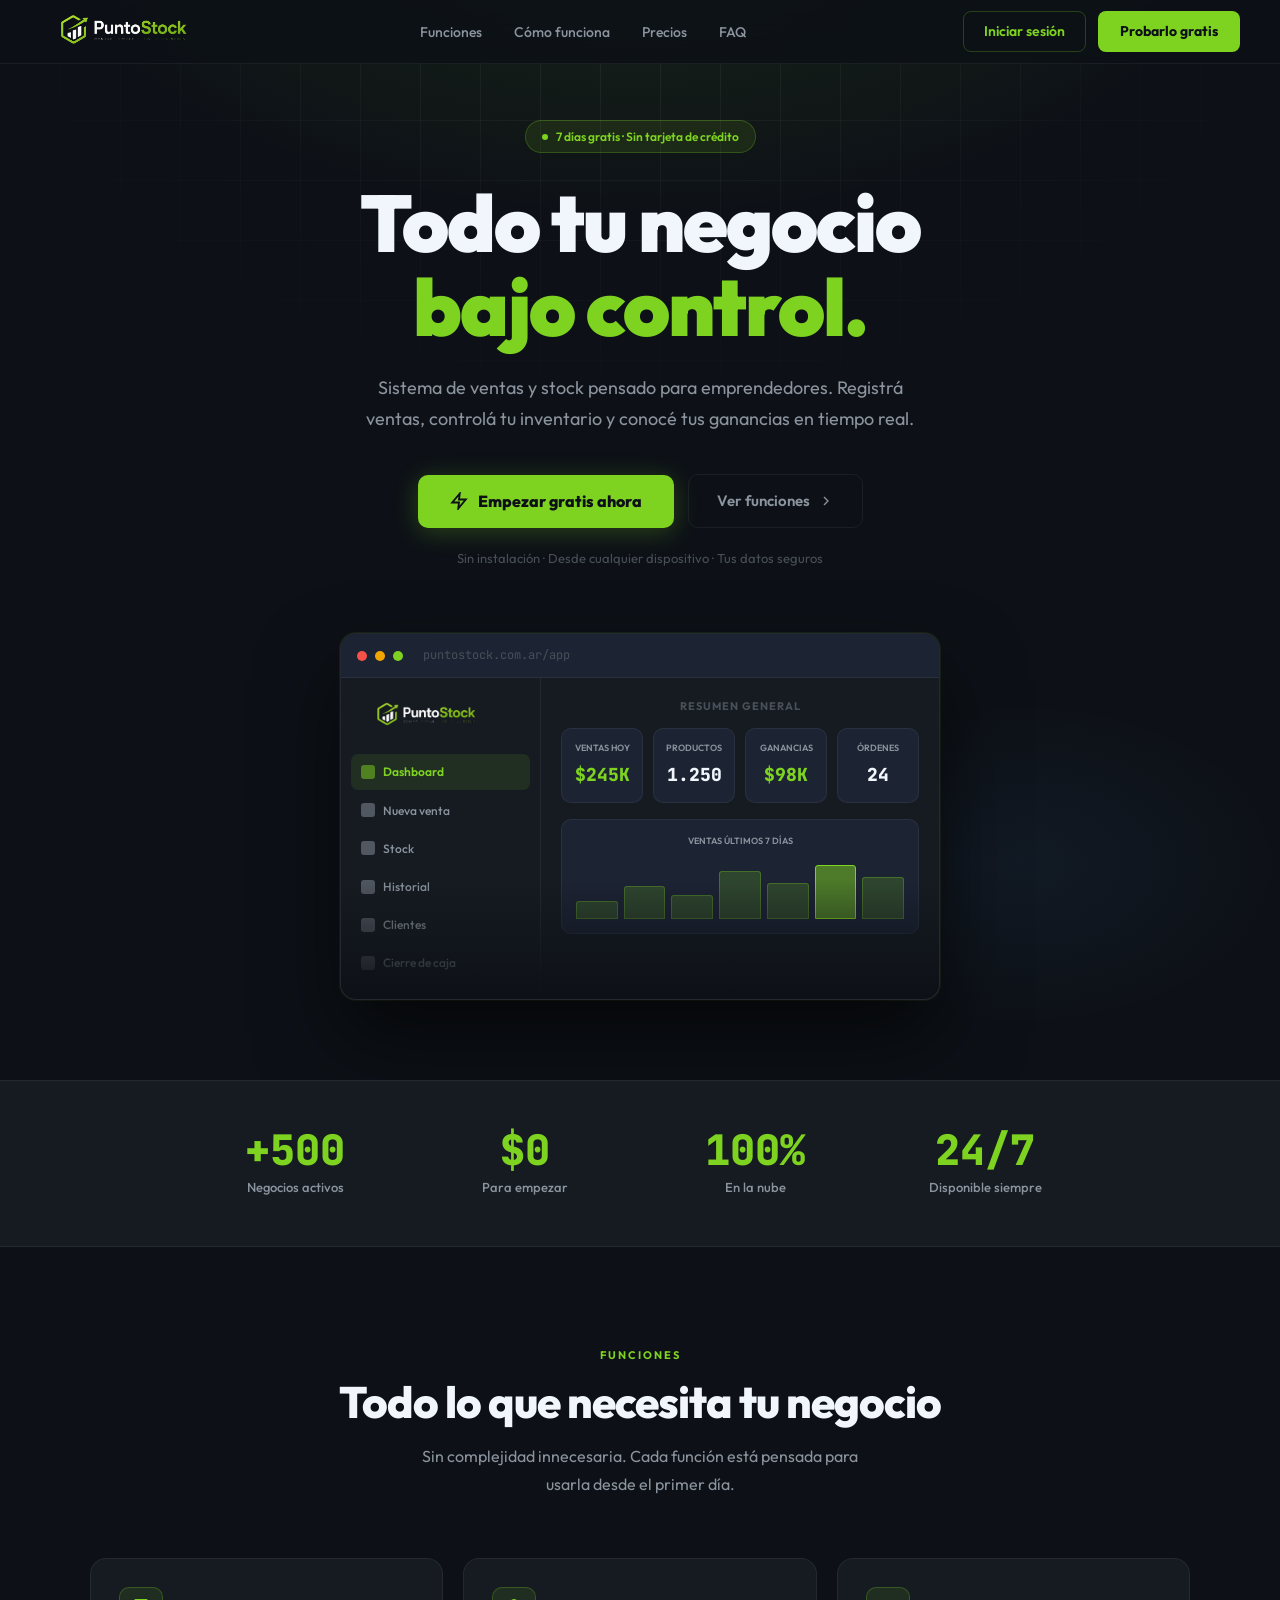
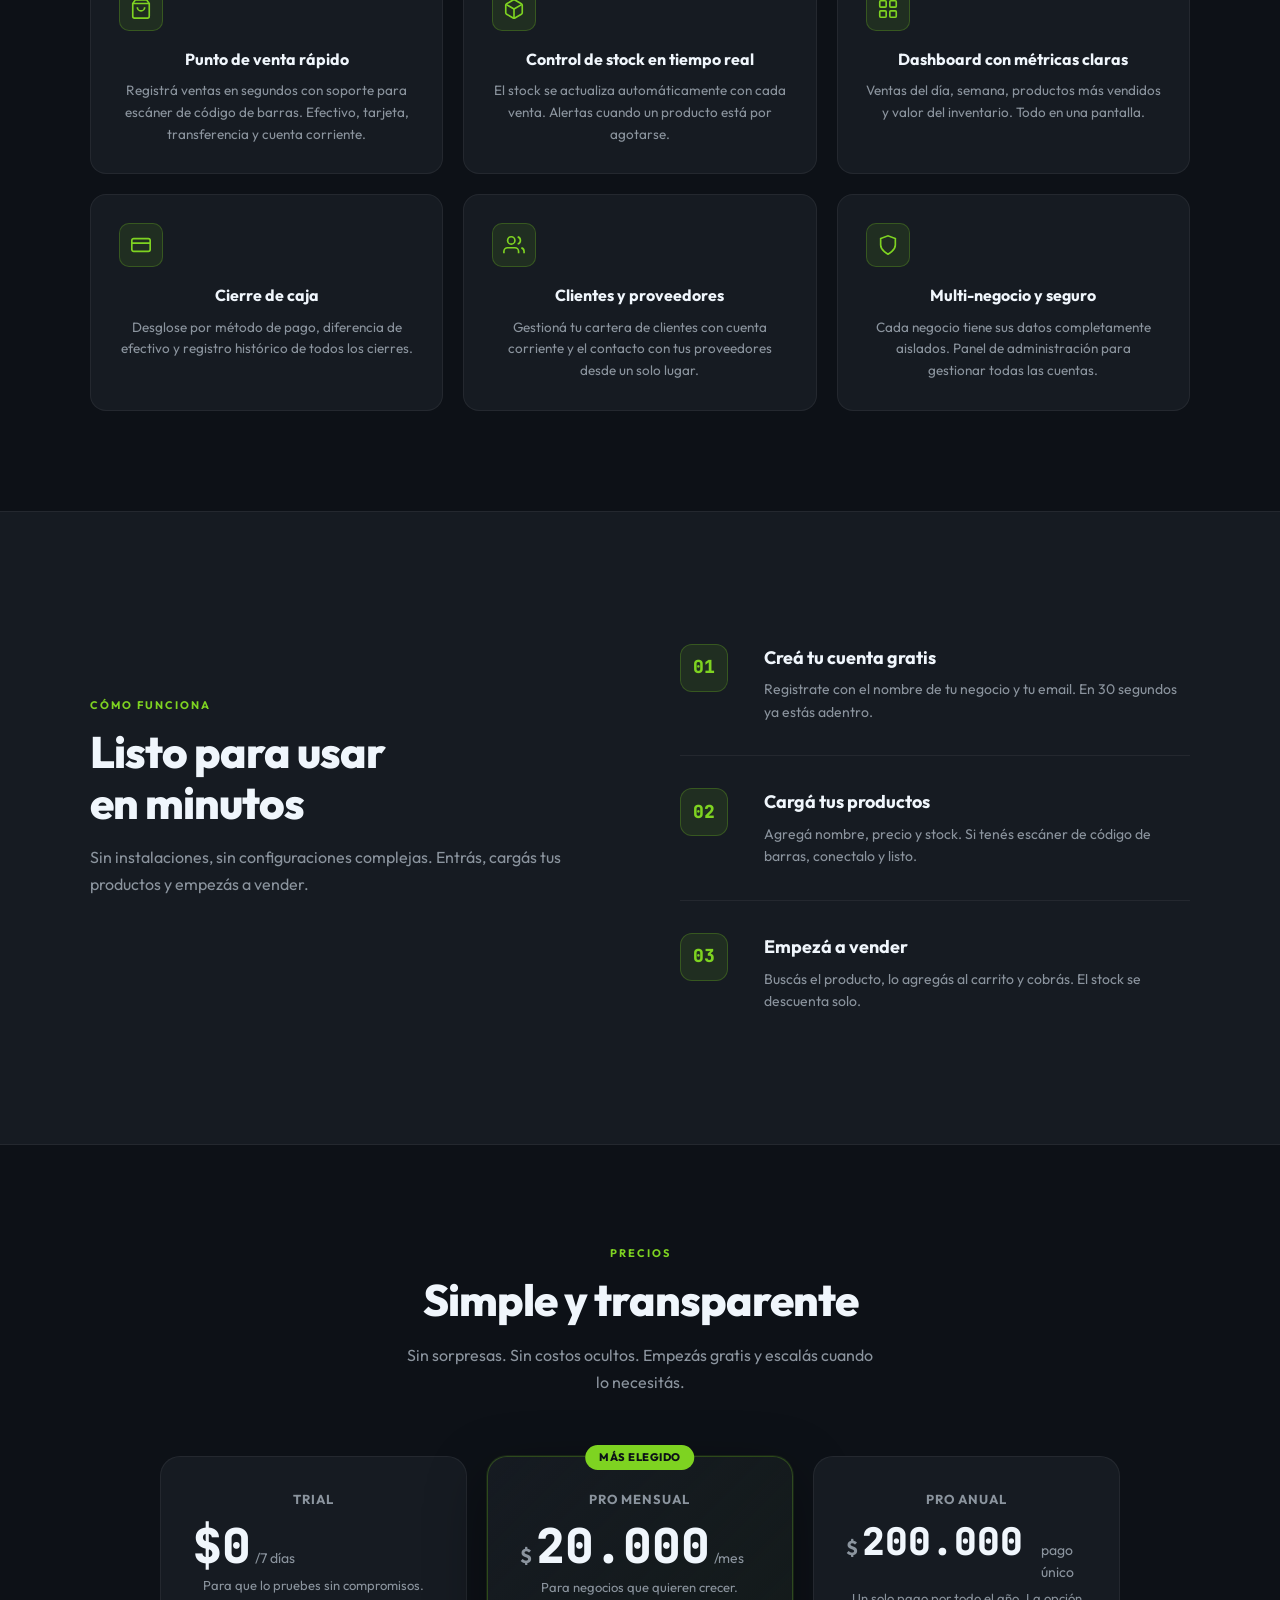
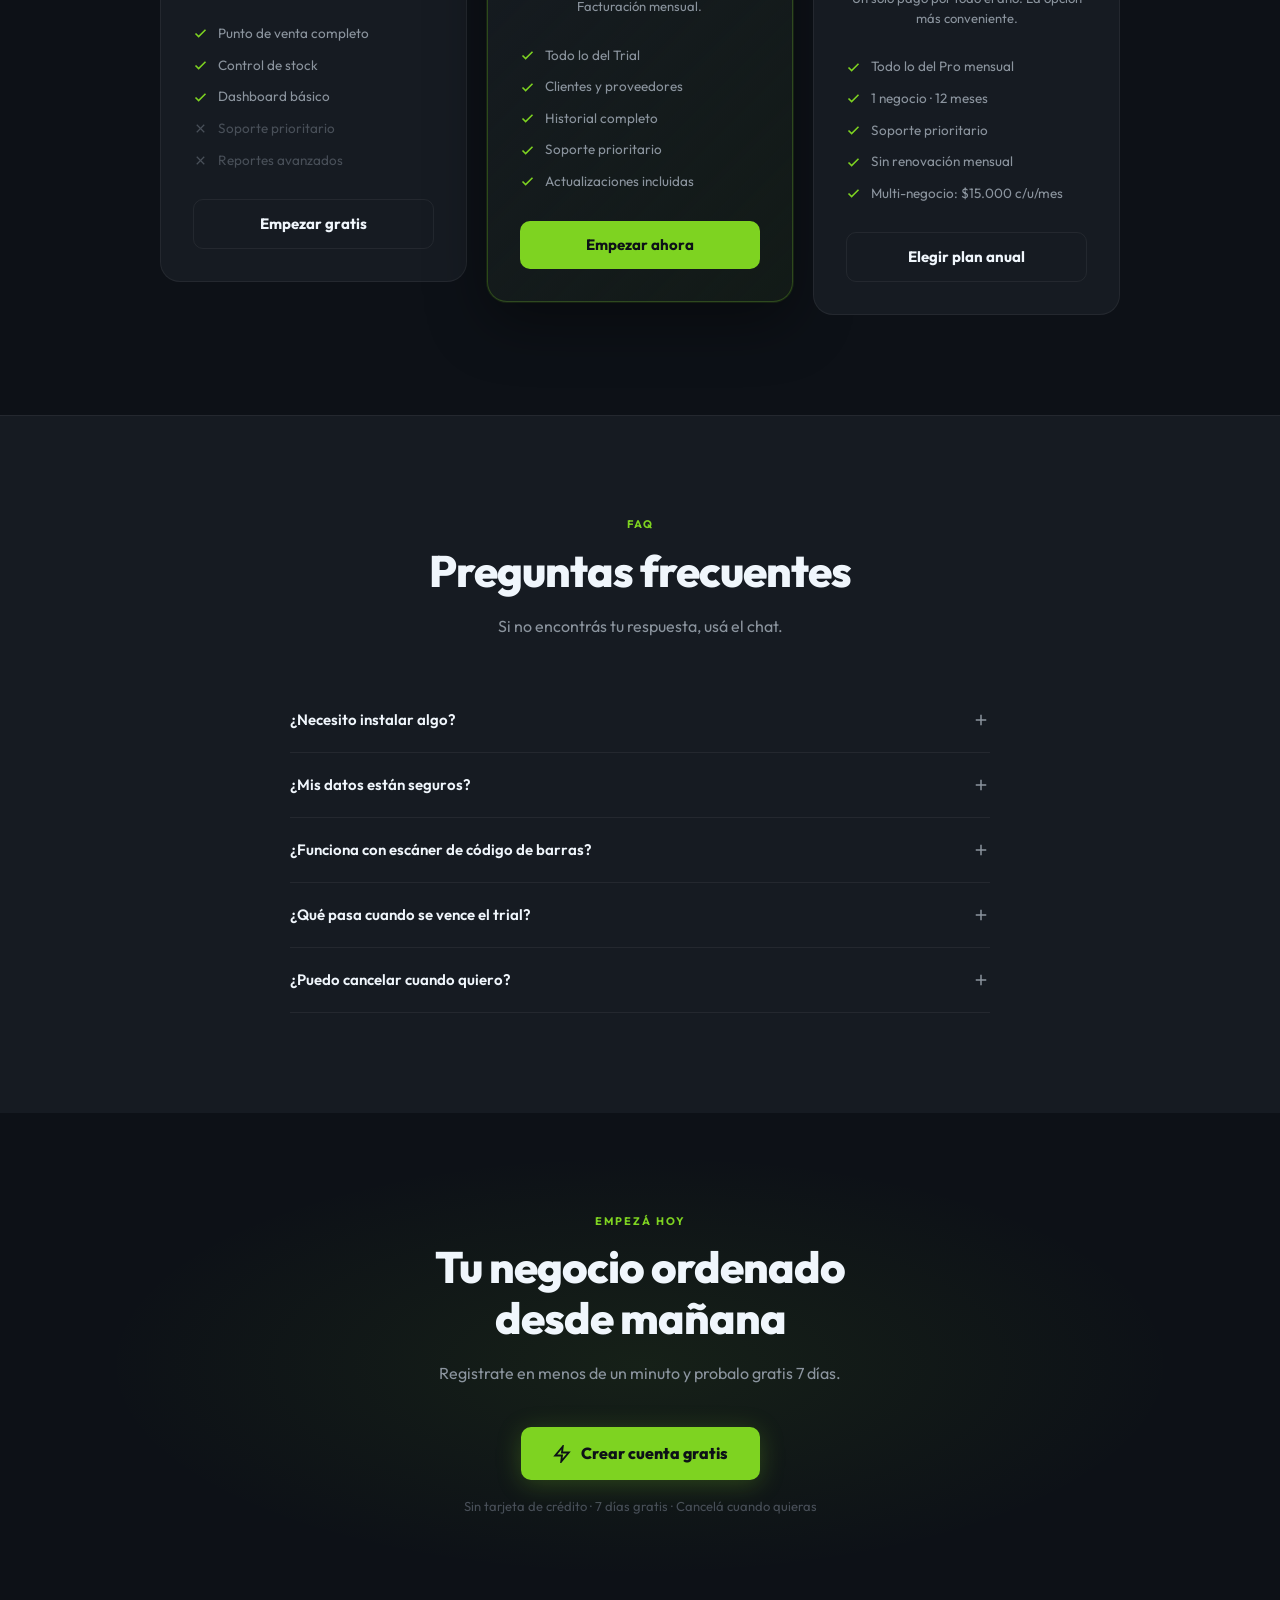
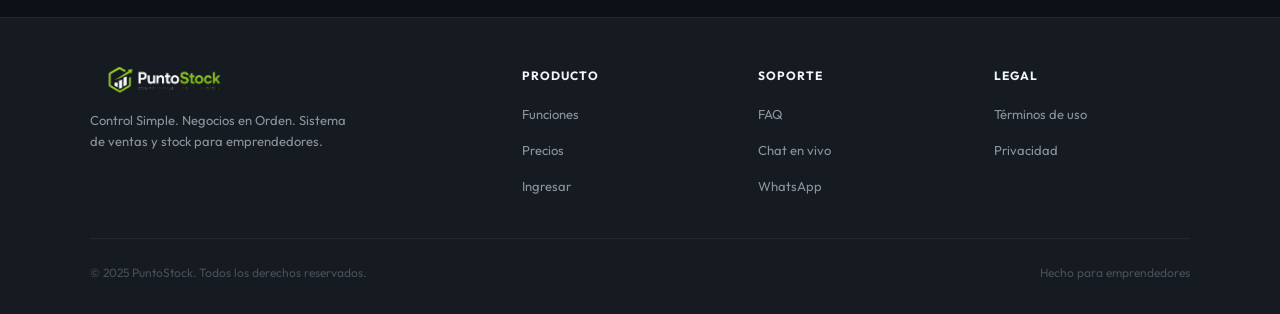
==== index.html @ 1563443b "Add files via upload" ====
<!DOCTYPE html>
<html lang="es">
<head>
  <meta charset="UTF-8">
  <meta name="viewport" content="width=device-width, initial-scale=1.0">
  <title>PuntoStock — Control Simple. Negocios en Orden.</title>
  <meta name="description" content="Sistema de gestión de stock y ventas para emprendedores. Controlá tu negocio desde cualquier lugar.">
  <link rel="icon" type="image/svg+xml" href="data:image/svg+xml,<svg xmlns='http://www.w3.org/2000/svg' viewBox='0 0 100 100'><rect width='100' height='100' rx='20' fill='%237ED321'/><text y='.9em' font-size='80' x='15' fill='%230D1117' font-weight='900'>P</text></svg>">
  <link rel="preconnect" href="https://fonts.googleapis.com">
  <link href="https://fonts.googleapis.com/css2?family=Outfit:wght@300;400;500;600;700;800;900&family=JetBrains+Mono:wght@400;500&display=swap" rel="stylesheet">
  <style>
    *, *::before, *::after { box-sizing: border-box; margin: 0; padding: 0; }
    :root {
      --bg: #0D1117; --bg2: #161B22; --bg3: #1C2333;
      --green: #7ED321; --green2: #96F026;
      --green-dim: rgba(126,211,33,0.1); --green-glow: rgba(126,211,33,0.15);
      --text: #F0F6FC; --text2: #8B949E; --text3: #484F58;
      --border: rgba(255,255,255,0.06); --border-g: rgba(126,211,33,0.25);
      --red: #F85149; --orange: #F0A500;
      --font: 'Outfit', sans-serif; --mono: 'JetBrains Mono', monospace;
    }
    html { scroll-behavior: smooth; }
    body { font-family: var(--font); background: var(--bg); color: var(--text); line-height: 1.6; -webkit-font-smoothing: antialiased; overflow-x: hidden; }

    /* NAVBAR */
    nav { position: fixed; top: 0; left: 0; right: 0; z-index: 100; display: flex; align-items: center; justify-content: space-between; padding: 0 40px; height: 64px; background: rgba(13,17,23,0.9); backdrop-filter: blur(16px); border-bottom: 1px solid var(--border); transition: border-color 0.3s; }
    .nav-logo { display: flex; align-items: center; gap: 10px; text-decoration: none; }
    .nav-logo-icon { width: 36px; height: 36px; background: var(--green); border-radius: 9px; display: flex; align-items: center; justify-content: center; font-weight: 900; font-size: 18px; color: #0D1117; }
    .nav-logo-text { font-size: 18px; font-weight: 800; color: var(--text); }
    .nav-logo-text em { color: var(--green); font-style: normal; }
    .nav-links { display: flex; align-items: center; gap: 32px; list-style: none; }
    .nav-links a { color: var(--text2); text-decoration: none; font-size: 14px; font-weight: 500; transition: color 0.2s; }
    .nav-links a:hover { color: var(--text); }
    .nav-cta { display: flex; align-items: center; gap: 12px; }
    .btn-outline { padding: 8px 20px; border: 1px solid var(--border-g); border-radius: 8px; color: var(--green); background: transparent; font-family: var(--font); font-size: 14px; font-weight: 600; cursor: pointer; text-decoration: none; transition: all 0.2s; }
    .btn-outline:hover { background: var(--green-dim); }
    .btn-green { padding: 9px 22px; background: var(--green); border: none; border-radius: 8px; color: #0D1117; font-family: var(--font); font-size: 14px; font-weight: 700; cursor: pointer; text-decoration: none; transition: all 0.2s; }
    .btn-green:hover { background: var(--green2); transform: translateY(-1px); box-shadow: 0 0 20px rgba(126,211,33,0.3); }

    /* HERO */
    .hero { min-height: 100vh; display: flex; align-items: center; justify-content: center; padding: 120px 40px 80px; position: relative; overflow: hidden; text-align: center; }
    .hero::before { content: ''; position: absolute; inset: 0; background: radial-gradient(ellipse 80% 50% at 50% -10%, rgba(126,211,33,0.12) 0%, transparent 60%), radial-gradient(ellipse 40% 30% at 80% 80%, rgba(88,166,255,0.06) 0%, transparent 50%); pointer-events: none; }
    .hero-grid { position: absolute; inset: 0; pointer-events: none; background-image: linear-gradient(var(--border) 1px, transparent 1px), linear-gradient(90deg, var(--border) 1px, transparent 1px); background-size: 60px 60px; mask-image: radial-gradient(ellipse 80% 60% at 50% 0%, black 0%, transparent 70%); }
    .hero-content { position: relative; z-index: 1; max-width: 820px; }
    .hero-badge { display: inline-flex; align-items: center; gap: 8px; padding: 6px 16px; border-radius: 999px; border: 1px solid var(--border-g); background: var(--green-dim); font-size: 12px; font-weight: 600; color: var(--green); margin-bottom: 28px; animation: fadeDown 0.6s ease both; }
    .hero-badge .dot { width: 6px; height: 6px; background: var(--green); border-radius: 50%; animation: pulse 2s infinite; }
    @keyframes pulse { 0%,100%{opacity:1;transform:scale(1)} 50%{opacity:.5;transform:scale(.8)} }
    @keyframes fadeDown { from{opacity:0;transform:translateY(-16px)} to{opacity:1;transform:translateY(0)} }
    @keyframes fadeUp { from{opacity:0;transform:translateY(24px)} to{opacity:1;transform:translateY(0)} }
    .hero-title { font-size: clamp(42px,7vw,80px); font-weight: 900; line-height: 1.05; letter-spacing: -2px; margin-bottom: 24px; animation: fadeUp 0.7s 0.1s ease both; }
    .hero-title .green { color: var(--green); }
    .hero-sub { font-size: 18px; color: var(--text2); max-width: 560px; margin: 0 auto 40px; line-height: 1.7; animation: fadeUp 0.7s 0.2s ease both; }
    .hero-actions { display: flex; align-items: center; justify-content: center; gap: 14px; flex-wrap: wrap; animation: fadeUp 0.7s 0.3s ease both; }
    .btn-hero { display: inline-flex; align-items: center; gap: 10px; padding: 14px 32px; background: var(--green); border: none; border-radius: 10px; color: #0D1117; font-family: var(--font); font-size: 16px; font-weight: 800; cursor: pointer; text-decoration: none; transition: all 0.2s; box-shadow: 0 4px 24px rgba(126,211,33,0.25); }
    .btn-hero:hover { background: var(--green2); transform: translateY(-2px); box-shadow: 0 8px 32px rgba(126,211,33,0.35); }
    .btn-hero-ghost { display: inline-flex; align-items: center; gap: 8px; padding: 14px 28px; background: transparent; border: 1px solid var(--border); border-radius: 10px; color: var(--text2); font-family: var(--font); font-size: 15px; font-weight: 600; cursor: pointer; text-decoration: none; transition: all 0.2s; }
    .btn-hero-ghost:hover { border-color: var(--green); color: var(--green); }
    .hero-note { margin-top: 20px; font-size: 13px; color: var(--text3); animation: fadeUp 0.7s 0.4s ease both; }

    /* MOCKUP */
    .hero-mockup { margin-top: 64px; position: relative; animation: fadeUp 0.8s 0.4s ease both; }
    .mockup-frame { background: var(--bg2); border: 1px solid var(--border); border-radius: 16px; overflow: hidden; box-shadow: 0 40px 80px rgba(0,0,0,0.6), 0 0 0 1px rgba(126,211,33,0.1); position: relative; }
    .mockup-bar { background: var(--bg3); padding: 12px 16px; display: flex; align-items: center; gap: 8px; border-bottom: 1px solid var(--border); }
    .mockup-dot { width: 10px; height: 10px; border-radius: 50%; }
    .mockup-content { display: grid; grid-template-columns: 200px 1fr; min-height: 320px; }
    .mockup-sidebar { background: var(--bg2); border-right: 1px solid var(--border); padding: 16px 10px; }
    .mockup-nav-item { display: flex; align-items: center; gap: 8px; padding: 8px 10px; border-radius: 7px; margin-bottom: 3px; font-size: 12px; font-weight: 500; color: var(--text2); }
    .mockup-nav-item.active { background: rgba(126,211,33,0.1); color: var(--green); font-weight: 600; }
    .mockup-nav-dot { width: 14px; height: 14px; border-radius: 3px; background: currentColor; opacity: 0.5; flex-shrink: 0; }
    .mockup-main { padding: 20px; }
    .mockup-stats { display: grid; grid-template-columns: repeat(4,1fr); gap: 10px; margin-bottom: 16px; }
    .mockup-stat { background: var(--bg3); border: 1px solid var(--border); border-radius: 10px; padding: 12px; }
    .mockup-stat-label { font-size: 9px; color: var(--text2); font-weight: 600; text-transform: uppercase; margin-bottom: 6px; }
    .mockup-stat-val { font-size: 18px; font-weight: 800; font-family: var(--mono); color: var(--green); }
    .mockup-bars { background: var(--bg3); border: 1px solid var(--border); border-radius: 10px; padding: 14px; }
    .mockup-bars-label { font-size: 9px; color: var(--text2); font-weight: 600; text-transform: uppercase; margin-bottom: 10px; }
    .mockup-bar-chart { display: flex; align-items: flex-end; gap: 6px; height: 60px; }
    .mockup-bar-item { flex: 1; background: rgba(126,211,33,0.2); border-radius: 3px 3px 0 0; border: 1px solid rgba(126,211,33,0.3); }
    .mockup-gradient { position: absolute; bottom: 0; left: 0; right: 0; height: 120px; background: linear-gradient(transparent, var(--bg)); pointer-events: none; }

    /* STATS */
    .stats-strip { background: var(--bg2); border-top: 1px solid var(--border); border-bottom: 1px solid var(--border); padding: 48px 40px; }
    .stats-inner { max-width: 900px; margin: 0 auto; display: grid; grid-template-columns: repeat(4,1fr); gap: 20px; text-align: center; }
    .stat-num { font-size: 42px; font-weight: 900; font-family: var(--mono); color: var(--green); line-height: 1; margin-bottom: 6px; }
    .stat-desc { font-size: 13px; color: var(--text2); font-weight: 500; }

    /* SECTION */
    section { padding: 100px 40px; }
    .section-label { font-size: 11px; font-weight: 700; color: var(--green); text-transform: uppercase; letter-spacing: 2px; margin-bottom: 12px; }
    .section-title { font-size: clamp(28px,4vw,44px); font-weight: 800; line-height: 1.15; letter-spacing: -1px; margin-bottom: 16px; }
    .section-sub { font-size: 16px; color: var(--text2); max-width: 480px; line-height: 1.7; margin-bottom: 60px; }
    .max-w { max-width: 1100px; margin: 0 auto; }
    .center { text-align: center; }

    /* FEATURES */
    .features-grid { display: grid; grid-template-columns: repeat(3,1fr); gap: 20px; max-width: 1100px; margin: 0 auto; }
    .feature-card { background: var(--bg2); border: 1px solid var(--border); border-radius: 16px; padding: 28px; transition: all 0.25s; position: relative; overflow: hidden; }
    .feature-card::before { content: ''; position: absolute; top: 0; right: 0; width: 100px; height: 100px; background: var(--green-glow); border-radius: 50%; transform: translate(40px,-40px); transition: opacity 0.3s; opacity: 0; }
    .feature-card:hover { border-color: var(--border-g); transform: translateY(-4px); box-shadow: 0 12px 40px rgba(0,0,0,0.4); }
    .feature-card:hover::before { opacity: 1; }
    .feature-icon { width: 44px; height: 44px; background: var(--green-dim); border: 1px solid var(--border-g); border-radius: 10px; display: flex; align-items: center; justify-content: center; margin-bottom: 16px; color: var(--green); }
    .feature-title { font-size: 16px; font-weight: 700; margin-bottom: 8px; }
    .feature-desc { font-size: 13.5px; color: var(--text2); line-height: 1.6; }

    /* STEPS */
    .steps { max-width: 800px; margin: 0 auto; display: flex; flex-direction: column; }
    .step { display: grid; grid-template-columns: 60px 1fr; gap: 24px; padding: 32px 0; border-bottom: 1px solid var(--border); }
    .step:last-child { border-bottom: none; }
    .step-num { width: 48px; height: 48px; background: var(--green-dim); border: 1px solid var(--border-g); border-radius: 12px; display: flex; align-items: center; justify-content: center; font-size: 18px; font-weight: 800; color: var(--green); font-family: var(--mono); flex-shrink: 0; }
    .step-title { font-size: 18px; font-weight: 700; margin-bottom: 6px; }
    .step-desc { font-size: 14px; color: var(--text2); line-height: 1.6; }

    /* PRICING */
    .pricing-grid { display: grid; grid-template-columns: repeat(3,1fr); gap: 20px; max-width: 960px; margin: 0 auto; align-items: start; }
    .plan-card { background: var(--bg2); border: 1px solid var(--border); border-radius: 20px; padding: 32px; position: relative; transition: all 0.25s; }
    .plan-card.featured { background: linear-gradient(135deg, var(--bg2) 0%, rgba(126,211,33,0.05) 100%); border-color: var(--border-g); box-shadow: 0 0 0 1px rgba(126,211,33,0.1), 0 20px 60px rgba(0,0,0,0.4); transform: scale(1.03); }
    .plan-popular { position: absolute; top: -12px; left: 50%; transform: translateX(-50%); background: var(--green); color: #0D1117; font-size: 11px; font-weight: 800; padding: 4px 14px; border-radius: 999px; text-transform: uppercase; letter-spacing: 0.5px; white-space: nowrap; }
    .plan-name { font-size: 13px; font-weight: 700; color: var(--text2); text-transform: uppercase; letter-spacing: 1px; margin-bottom: 12px; }
    .plan-price { display: flex; align-items: baseline; gap: 4px; margin-bottom: 6px; }
    .plan-price .currency { font-size: 20px; font-weight: 700; color: var(--text2); }
    .plan-price .amount { font-size: 48px; font-weight: 900; font-family: var(--mono); line-height: 1; }
    .plan-price .period { font-size: 14px; color: var(--text2); }
    .plan-desc { font-size: 13px; color: var(--text2); margin-bottom: 28px; line-height: 1.5; }
    .plan-features { list-style: none; margin-bottom: 28px; display: flex; flex-direction: column; gap: 10px; }
    .plan-features li { display: flex; align-items: center; gap: 10px; font-size: 13.5px; color: var(--text2); }
    .plan-features li svg { color: var(--green); flex-shrink: 0; }
    .plan-features li.no { color: var(--text3); }
    .plan-features li.no svg { color: var(--text3); }
    .plan-btn { width: 100%; padding: 12px; border-radius: 10px; font-family: var(--font); font-size: 15px; font-weight: 700; cursor: pointer; transition: all 0.2s; text-decoration: none; display: block; text-align: center; }
    .plan-btn.primary { background: var(--green); color: #0D1117; border: none; }
    .plan-btn.primary:hover { background: var(--green2); box-shadow: 0 4px 20px rgba(126,211,33,0.3); }
    .plan-btn.secondary { background: transparent; color: var(--text); border: 1px solid var(--border); }
    .plan-btn.secondary:hover { border-color: var(--green); color: var(--green); }

    /* FAQ */
    .faq-list { max-width: 700px; margin: 0 auto; }
    .faq-item { border-bottom: 1px solid var(--border); padding: 20px 0; cursor: pointer; }
    .faq-question { display: flex; justify-content: space-between; align-items: center; font-size: 15px; font-weight: 600; user-select: none; }
    .faq-question svg { flex-shrink: 0; transition: transform 0.25s; color: var(--text2); }
    .faq-item.open .faq-question svg { transform: rotate(45deg); color: var(--green); }
    .faq-answer { font-size: 14px; color: var(--text2); line-height: 1.7; max-height: 0; overflow: hidden; transition: max-height 0.35s ease, padding 0.25s; }
    .faq-item.open .faq-answer { max-height: 200px; padding-top: 12px; }

    /* CTA */
    .cta-section { padding: 100px 40px; text-align: center; position: relative; overflow: hidden; }
    .cta-section::before { content: ''; position: absolute; inset: 0; background: radial-gradient(ellipse 60% 60% at 50% 50%, rgba(126,211,33,0.08) 0%, transparent 70%); pointer-events: none; }

    /* FOOTER */
    footer { background: var(--bg2); border-top: 1px solid var(--border); padding: 48px 40px 32px; }
    .footer-inner { max-width: 1100px; margin: 0 auto; display: grid; grid-template-columns: 2fr 1fr 1fr 1fr; gap: 40px; margin-bottom: 40px; }
    .footer-brand p { font-size: 13px; color: var(--text2); line-height: 1.6; margin-top: 12px; max-width: 260px; }
    .footer-col h4 { font-size: 12px; font-weight: 700; color: var(--text); text-transform: uppercase; letter-spacing: 1px; margin-bottom: 16px; }
    .footer-col ul { list-style: none; display: flex; flex-direction: column; gap: 10px; }
    .footer-col a { font-size: 13px; color: var(--text2); text-decoration: none; transition: color 0.2s; }
    .footer-col a:hover { color: var(--green); }
    .footer-bottom { border-top: 1px solid var(--border); padding-top: 24px; display: flex; align-items: center; justify-content: space-between; font-size: 12px; color: var(--text3); max-width: 1100px; margin: 0 auto; }

    /* Reveal */
    .reveal { opacity: 0; transform: translateY(32px); transition: opacity 0.6s ease, transform 0.6s ease; }
    .reveal.visible { opacity: 1; transform: translateY(0); }
    .reveal-delay-1 { transition-delay: 0.1s; }
    .reveal-delay-2 { transition-delay: 0.2s; }
    .reveal-delay-3 { transition-delay: 0.3s; }

    /* Responsive */
    @media (max-width: 900px) {
      nav { padding: 0 20px; }
      .nav-links { display: none; }
      .hero { padding: 100px 20px 60px; }
      section { padding: 70px 20px; }
      .features-grid { grid-template-columns: 1fr; }
      .pricing-grid { grid-template-columns: 1fr; }
      .plan-card.featured { transform: scale(1); }
      .stats-inner { grid-template-columns: repeat(2,1fr); }
      .footer-inner { grid-template-columns: 1fr 1fr; }
      .footer-bottom { flex-direction: column; gap: 8px; text-align: center; }
      .mockup-content { grid-template-columns: 160px 1fr; }
    }
    @media (max-width: 600px) {
      .mockup-sidebar { display: none; }
      .mockup-content { grid-template-columns: 1fr; }
      .mockup-stats { grid-template-columns: repeat(2,1fr); }
      .footer-inner { grid-template-columns: 1fr; }
      .hero-title { letter-spacing: -1px; }
      .stats-inner { grid-template-columns: repeat(2,1fr); }
    }
  </style>
</head>
<body>

<nav id="navbar">
  <a class="nav-logo" href="#">
    <img src="logo-dark.png" class="ps-logo" alt="PuntoStock" style="height:36px; width:auto;">
  </a>
  <ul class="nav-links">
    <li><a href="#funciones">Funciones</a></li>
    <li><a href="#como-funciona">Cómo funciona</a></li>
    <li><a href="#precios">Precios</a></li>
    <li><a href="#faq">FAQ</a></li>
  </ul>
  <div class="nav-cta">
    <a href="app/" class="btn-outline">Iniciar sesión</a>
    <a href="app/" class="btn-green">Probarlo gratis</a>
  </div>
</nav>

<!-- HERO -->
<section class="hero">
  <div class="hero-grid"></div>
  <div class="hero-content">
    <div class="hero-badge">
      <span class="dot"></span>
      7 días gratis · Sin tarjeta de crédito
    </div>
    <h1 class="hero-title">
      Todo tu negocio<br>
      <span class="green">bajo control.</span>
    </h1>
    <p class="hero-sub">Sistema de ventas y stock pensado para emprendedores. Registrá ventas, controlá tu inventario y conocé tus ganancias en tiempo real.</p>
    <div class="hero-actions">
      <a href="app/" class="btn-hero">
        <svg width="18" height="18" viewBox="0 0 24 24" fill="none" stroke="currentColor" stroke-width="2.5"><path d="M13 2L3 14h9l-1 8 10-12h-9l1-8z"/></svg>
        Empezar gratis ahora
      </a>
      <a href="#funciones" class="btn-hero-ghost">
        Ver funciones
        <svg width="16" height="16" viewBox="0 0 24 24" fill="none" stroke="currentColor" stroke-width="2"><polyline points="9 18 15 12 9 6"/></svg>
      </a>
    </div>
    <p class="hero-note">Sin instalación · Desde cualquier dispositivo · Tus datos seguros</p>

    <div class="hero-mockup">
      <div class="mockup-frame">
        <div class="mockup-bar">
          <div class="mockup-dot" style="background:#F85149;"></div>
          <div class="mockup-dot" style="background:#F0A500;"></div>
          <div class="mockup-dot" style="background:#7ED321;"></div>
          <div style="margin-left:12px; font-size:12px; color:#484F58; font-family:var(--mono);">puntostock.com.ar/app</div>
        </div>
        <div class="mockup-content">
          <div class="mockup-sidebar">
            <div style="display:flex;align-items:center;gap:8px;padding:8px 10px;margin-bottom:16px;">
              <img src="logo-dark.png" class="ps-logo" alt="PuntoStock" style="height:28px; width:auto;">
            </div>
            <div class="mockup-nav-item active"><div class="mockup-nav-dot"></div>Dashboard</div>
            <div class="mockup-nav-item"><div class="mockup-nav-dot"></div>Nueva venta</div>
            <div class="mockup-nav-item"><div class="mockup-nav-dot"></div>Stock</div>
            <div class="mockup-nav-item"><div class="mockup-nav-dot"></div>Historial</div>
            <div class="mockup-nav-item"><div class="mockup-nav-dot"></div>Clientes</div>
            <div class="mockup-nav-item"><div class="mockup-nav-dot"></div>Cierre de caja</div>
          </div>
          <div class="mockup-main">
            <div style="font-size:11px;font-weight:700;color:#484F58;text-transform:uppercase;letter-spacing:1px;margin-bottom:12px;">Resumen general</div>
            <div class="mockup-stats">
              <div class="mockup-stat"><div class="mockup-stat-label">Ventas hoy</div><div class="mockup-stat-val">$245K</div></div>
              <div class="mockup-stat"><div class="mockup-stat-label">Productos</div><div class="mockup-stat-val" style="color:var(--text);">1.250</div></div>
              <div class="mockup-stat"><div class="mockup-stat-label">Ganancias</div><div class="mockup-stat-val">$98K</div></div>
              <div class="mockup-stat"><div class="mockup-stat-label">Órdenes</div><div class="mockup-stat-val" style="color:var(--text);">24</div></div>
            </div>
            <div class="mockup-bars">
              <div class="mockup-bars-label">Ventas últimos 7 días</div>
              <div class="mockup-bar-chart">
                <div class="mockup-bar-item" style="height:30%;"></div>
                <div class="mockup-bar-item" style="height:55%;"></div>
                <div class="mockup-bar-item" style="height:40%;"></div>
                <div class="mockup-bar-item" style="height:80%;"></div>
                <div class="mockup-bar-item" style="height:60%;"></div>
                <div class="mockup-bar-item" style="height:90%;background:rgba(126,211,33,0.5);border-color:var(--green);"></div>
                <div class="mockup-bar-item" style="height:70%;"></div>
              </div>
            </div>
          </div>
        </div>
        <div class="mockup-gradient"></div>
      </div>
    </div>
  </div>
</section>

<!-- STATS -->
<div class="stats-strip">
  <div class="stats-inner">
    <div class="reveal"><div class="stat-num">+500</div><div class="stat-desc">Negocios activos</div></div>
    <div class="reveal reveal-delay-1"><div class="stat-num">$0</div><div class="stat-desc">Para empezar</div></div>
    <div class="reveal reveal-delay-2"><div class="stat-num">100%</div><div class="stat-desc">En la nube</div></div>
    <div class="reveal reveal-delay-3"><div class="stat-num">24/7</div><div class="stat-desc">Disponible siempre</div></div>
  </div>
</div>

<!-- FUNCIONES -->
<section id="funciones">
  <div class="max-w center">
    <div class="section-label reveal">Funciones</div>
    <h2 class="section-title reveal">Todo lo que necesita tu negocio</h2>
    <p class="section-sub reveal" style="margin:0 auto 60px;">Sin complejidad innecesaria. Cada función está pensada para usarla desde el primer día.</p>
    <div class="features-grid">
      <div class="feature-card reveal">
        <div class="feature-icon"><svg width="22" height="22" viewBox="0 0 24 24" fill="none" stroke="currentColor" stroke-width="1.8"><path d="M6 2 3 6v14a2 2 0 0 0 2 2h14a2 2 0 0 0 2-2V6l-3-4z"/><line x1="3" y1="6" x2="21" y2="6"/><path d="M16 10a4 4 0 0 1-8 0"/></svg></div>
        <div class="feature-title">Punto de venta rápido</div>
        <div class="feature-desc">Registrá ventas en segundos con soporte para escáner de código de barras. Efectivo, tarjeta, transferencia y cuenta corriente.</div>
      </div>
      <div class="feature-card reveal reveal-delay-1">
        <div class="feature-icon"><svg width="22" height="22" viewBox="0 0 24 24" fill="none" stroke="currentColor" stroke-width="1.8"><path d="M21 16V8a2 2 0 0 0-1-1.73l-7-4a2 2 0 0 0-2 0l-7 4A2 2 0 0 0 3 8v8a2 2 0 0 0 1 1.73l7 4a2 2 0 0 0 2 0l7-4A2 2 0 0 0 21 16z"/><polyline points="3.27 6.96 12 12.01 20.73 6.96"/><line x1="12" y1="22.08" x2="12" y2="12"/></svg></div>
        <div class="feature-title">Control de stock en tiempo real</div>
        <div class="feature-desc">El stock se actualiza automáticamente con cada venta. Alertas cuando un producto está por agotarse.</div>
      </div>
      <div class="feature-card reveal reveal-delay-2">
        <div class="feature-icon"><svg width="22" height="22" viewBox="0 0 24 24" fill="none" stroke="currentColor" stroke-width="1.8"><rect x="3" y="3" width="7" height="7" rx="1"/><rect x="14" y="3" width="7" height="7" rx="1"/><rect x="14" y="14" width="7" height="7" rx="1"/><rect x="3" y="14" width="7" height="7" rx="1"/></svg></div>
        <div class="feature-title">Dashboard con métricas claras</div>
        <div class="feature-desc">Ventas del día, semana, productos más vendidos y valor del inventario. Todo en una pantalla.</div>
      </div>
      <div class="feature-card reveal">
        <div class="feature-icon"><svg width="22" height="22" viewBox="0 0 24 24" fill="none" stroke="currentColor" stroke-width="1.8"><rect x="2" y="5" width="20" height="14" rx="2"/><line x1="2" y1="10" x2="22" y2="10"/></svg></div>
        <div class="feature-title">Cierre de caja</div>
        <div class="feature-desc">Desglose por método de pago, diferencia de efectivo y registro histórico de todos los cierres.</div>
      </div>
      <div class="feature-card reveal reveal-delay-1">
        <div class="feature-icon"><svg width="22" height="22" viewBox="0 0 24 24" fill="none" stroke="currentColor" stroke-width="1.8"><path d="M17 21v-2a4 4 0 0 0-4-4H5a4 4 0 0 0-4 4v2"/><circle cx="9" cy="7" r="4"/><path d="M23 21v-2a4 4 0 0 0-3-3.87"/><path d="M16 3.13a4 4 0 0 1 0 7.75"/></svg></div>
        <div class="feature-title">Clientes y proveedores</div>
        <div class="feature-desc">Gestioná tu cartera de clientes con cuenta corriente y el contacto con tus proveedores desde un solo lugar.</div>
      </div>
      <div class="feature-card reveal reveal-delay-2">
        <div class="feature-icon"><svg width="22" height="22" viewBox="0 0 24 24" fill="none" stroke="currentColor" stroke-width="1.8"><path d="M12 22s8-4 8-10V5l-8-3-8 3v7c0 6 8 10 8 10z"/></svg></div>
        <div class="feature-title">Multi-negocio y seguro</div>
        <div class="feature-desc">Cada negocio tiene sus datos completamente aislados. Panel de administración para gestionar todas las cuentas.</div>
      </div>
    </div>
  </div>
</section>

<!-- CÓMO FUNCIONA -->
<section id="como-funciona" style="background:var(--bg2);border-top:1px solid var(--border);border-bottom:1px solid var(--border);">
  <div class="max-w" style="display:grid;grid-template-columns:1fr 1fr;gap:80px;align-items:center;">
    <div>
      <div class="section-label reveal">Cómo funciona</div>
      <h2 class="section-title reveal">Listo para usar<br>en minutos</h2>
      <p class="section-sub reveal">Sin instalaciones, sin configuraciones complejas. Entrás, cargás tus productos y empezás a vender.</p>
    </div>
    <div class="steps">
      <div class="step reveal">
        <div class="step-num">01</div>
        <div><div class="step-title">Creá tu cuenta gratis</div><div class="step-desc">Registrate con el nombre de tu negocio y tu email. En 30 segundos ya estás adentro.</div></div>
      </div>
      <div class="step reveal reveal-delay-1">
        <div class="step-num">02</div>
        <div><div class="step-title">Cargá tus productos</div><div class="step-desc">Agregá nombre, precio y stock. Si tenés escáner de código de barras, conectalo y listo.</div></div>
      </div>
      <div class="step reveal reveal-delay-2">
        <div class="step-num">03</div>
        <div><div class="step-title">Empezá a vender</div><div class="step-desc">Buscás el producto, lo agregás al carrito y cobrás. El stock se descuenta solo.</div></div>
      </div>
    </div>
  </div>
</section>

<!-- PRECIOS -->
<section id="precios">
  <div class="max-w center">
    <div class="section-label reveal">Precios</div>
    <h2 class="section-title reveal">Simple y transparente</h2>
    <p class="section-sub reveal" style="margin:0 auto 60px;">Sin sorpresas. Sin costos ocultos. Empezás gratis y escalás cuando lo necesitás.</p>
    <div class="pricing-grid">
      <div class="plan-card reveal">
        <div class="plan-name">Trial</div>
        <div class="plan-price"><span class="amount" style="color:var(--text);">$0</span><span class="period">/7 días</span></div>
        <div class="plan-desc">Para que lo pruebes sin compromisos.</div>
        <ul class="plan-features">
          <li><svg width="15" height="15" viewBox="0 0 24 24" fill="none" stroke="currentColor" stroke-width="2.5"><polyline points="20 6 9 17 4 12"/></svg>Punto de venta completo</li>
          <li><svg width="15" height="15" viewBox="0 0 24 24" fill="none" stroke="currentColor" stroke-width="2.5"><polyline points="20 6 9 17 4 12"/></svg>Control de stock</li>
          <li><svg width="15" height="15" viewBox="0 0 24 24" fill="none" stroke="currentColor" stroke-width="2.5"><polyline points="20 6 9 17 4 12"/></svg>Dashboard básico</li>
          <li class="no"><svg width="15" height="15" viewBox="0 0 24 24" fill="none" stroke="currentColor" stroke-width="2"><line x1="18" y1="6" x2="6" y2="18"/><line x1="6" y1="6" x2="18" y2="18"/></svg>Soporte prioritario</li>
          <li class="no"><svg width="15" height="15" viewBox="0 0 24 24" fill="none" stroke="currentColor" stroke-width="2"><line x1="18" y1="6" x2="6" y2="18"/><line x1="6" y1="6" x2="18" y2="18"/></svg>Reportes avanzados</li>
        </ul>
        <a href="app/" class="plan-btn secondary">Empezar gratis</a>
      </div>
      <div class="plan-card featured reveal reveal-delay-1">
        <div class="plan-popular">Más elegido</div>
        <div class="plan-name">Pro mensual</div>
        <div class="plan-price"><span class="currency">$</span><span class="amount">20.000</span><span class="period">/mes</span></div>
        <div class="plan-desc">Para negocios que quieren crecer. Facturación mensual.</div>
        <ul class="plan-features">
          <li><svg width="15" height="15" viewBox="0 0 24 24" fill="none" stroke="currentColor" stroke-width="2.5"><polyline points="20 6 9 17 4 12"/></svg>Todo lo del Trial</li>
          <li><svg width="15" height="15" viewBox="0 0 24 24" fill="none" stroke="currentColor" stroke-width="2.5"><polyline points="20 6 9 17 4 12"/></svg>Clientes y proveedores</li>
          <li><svg width="15" height="15" viewBox="0 0 24 24" fill="none" stroke="currentColor" stroke-width="2.5"><polyline points="20 6 9 17 4 12"/></svg>Historial completo</li>
          <li><svg width="15" height="15" viewBox="0 0 24 24" fill="none" stroke="currentColor" stroke-width="2.5"><polyline points="20 6 9 17 4 12"/></svg>Soporte prioritario</li>
          <li><svg width="15" height="15" viewBox="0 0 24 24" fill="none" stroke="currentColor" stroke-width="2.5"><polyline points="20 6 9 17 4 12"/></svg>Actualizaciones incluidas</li>
        </ul>
        <a href="app/" class="plan-btn primary">Empezar ahora</a>
      </div>
      <div class="plan-card reveal reveal-delay-2">
        <div class="plan-name">Pro anual</div>
        <div class="plan-price"><span class="currency">$</span><span class="amount" style="font-size:38px;">200.000</span><span class="period">pago único</span></div>
        <div class="plan-desc">Un solo pago por todo el año. La opción más conveniente.</div>
        <ul class="plan-features">
          <li><svg width="15" height="15" viewBox="0 0 24 24" fill="none" stroke="currentColor" stroke-width="2.5"><polyline points="20 6 9 17 4 12"/></svg>Todo lo del Pro mensual</li>
          <li><svg width="15" height="15" viewBox="0 0 24 24" fill="none" stroke="currentColor" stroke-width="2.5"><polyline points="20 6 9 17 4 12"/></svg>1 negocio · 12 meses</li>
          <li><svg width="15" height="15" viewBox="0 0 24 24" fill="none" stroke="currentColor" stroke-width="2.5"><polyline points="20 6 9 17 4 12"/></svg>Soporte prioritario</li>
          <li><svg width="15" height="15" viewBox="0 0 24 24" fill="none" stroke="currentColor" stroke-width="2.5"><polyline points="20 6 9 17 4 12"/></svg>Sin renovación mensual</li>
          <li><svg width="15" height="15" viewBox="0 0 24 24" fill="none" stroke="currentColor" stroke-width="2.5"><polyline points="20 6 9 17 4 12"/></svg>Multi-negocio: $15.000 c/u/mes</li>
        </ul>
        <a href="app/" class="plan-btn secondary">Elegir plan anual</a>
      </div>
    </div>
  </div>
</section>

<!-- FAQ -->
<section id="faq" style="background:var(--bg2);border-top:1px solid var(--border);">
  <div class="max-w center">
    <div class="section-label reveal">FAQ</div>
    <h2 class="section-title reveal">Preguntas frecuentes</h2>
    <p class="section-sub reveal" style="margin:0 auto 48px;">Si no encontrás tu respuesta, usá el chat.</p>
    <div class="faq-list">
      <div class="faq-item reveal" onclick="toggleFaq(this)">
        <div class="faq-question">¿Necesito instalar algo?<svg width="18" height="18" viewBox="0 0 24 24" fill="none" stroke="currentColor" stroke-width="2"><line x1="12" y1="5" x2="12" y2="19"/><line x1="5" y1="12" x2="19" y2="12"/></svg></div>
        <div class="faq-answer">No. PuntoStock es 100% web. Entrás desde cualquier navegador, en la computadora, tablet o celular. Sin instalaciones ni actualizaciones manuales.</div>
      </div>
      <div class="faq-item reveal" onclick="toggleFaq(this)">
        <div class="faq-question">¿Mis datos están seguros?<svg width="18" height="18" viewBox="0 0 24 24" fill="none" stroke="currentColor" stroke-width="2"><line x1="12" y1="5" x2="12" y2="19"/><line x1="5" y1="12" x2="19" y2="12"/></svg></div>
        <div class="faq-answer">Sí. Todos los datos se guardan en Firebase (Google) con encriptación. Cada negocio tiene sus datos completamente aislados.</div>
      </div>
      <div class="faq-item reveal" onclick="toggleFaq(this)">
        <div class="faq-question">¿Funciona con escáner de código de barras?<svg width="18" height="18" viewBox="0 0 24 24" fill="none" stroke="currentColor" stroke-width="2"><line x1="12" y1="5" x2="12" y2="19"/><line x1="5" y1="12" x2="19" y2="12"/></svg></div>
        <div class="faq-answer">Sí. Cualquier escáner USB o Bluetooth que funcione como teclado es compatible. No necesitás ningún driver ni configuración extra.</div>
      </div>
      <div class="faq-item reveal" onclick="toggleFaq(this)">
        <div class="faq-question">¿Qué pasa cuando se vence el trial?<svg width="18" height="18" viewBox="0 0 24 24" fill="none" stroke="currentColor" stroke-width="2"><line x1="12" y1="5" x2="12" y2="19"/><line x1="5" y1="12" x2="19" y2="12"/></svg></div>
        <div class="faq-answer">Después de los 7 días el acceso se bloquea hasta activar un plan pago. Tus datos se conservan siempre. Contactanos por el chat para activar tu plan Pro.</div>
      </div>
      <div class="faq-item reveal" onclick="toggleFaq(this)">
        <div class="faq-question">¿Puedo cancelar cuando quiero?<svg width="18" height="18" viewBox="0 0 24 24" fill="none" stroke="currentColor" stroke-width="2"><line x1="12" y1="5" x2="12" y2="19"/><line x1="5" y1="12" x2="19" y2="12"/></svg></div>
        <div class="faq-answer">Sí. No hay contratos ni permanencia mínima. Podés pausar o cancelar en cualquier momento.</div>
      </div>
    </div>
  </div>
</section>

<!-- CTA FINAL -->
<section class="cta-section">
  <div style="position:relative;z-index:1;">
    <div class="section-label reveal">Empezá hoy</div>
    <h2 class="section-title reveal">Tu negocio ordenado<br>desde mañana</h2>
    <p class="section-sub reveal" style="margin:0 auto 40px;">Registrate en menos de un minuto y probalo gratis 7 días.</p>
    <div class="reveal">
      <a href="app/" class="btn-hero" style="display:inline-flex;">
        <svg width="18" height="18" viewBox="0 0 24 24" fill="none" stroke="currentColor" stroke-width="2.5"><path d="M13 2L3 14h9l-1 8 10-12h-9l1-8z"/></svg>
        Crear cuenta gratis
      </a>
    </div>
    <p style="margin-top:16px;font-size:13px;color:var(--text3);">Sin tarjeta de crédito · 7 días gratis · Cancelá cuando quieras</p>
  </div>
</section>

<!-- FOOTER -->
<footer>
  <div class="footer-inner">
    <div class="footer-brand">
      <div style="display:flex;align-items:center;gap:10px;">
        <img src="logo-dark.png" class="ps-logo" alt="PuntoStock" style="height:32px; width:auto;">
      </div>
      <p>Control Simple. Negocios en Orden. Sistema de ventas y stock para emprendedores.</p>
    </div>
    <div class="footer-col">
      <h4>Producto</h4>
      <ul>
        <li><a href="#funciones">Funciones</a></li>
        <li><a href="#precios">Precios</a></li>
        <li><a href="app/">Ingresar</a></li>
      </ul>
    </div>
    <div class="footer-col">
      <h4>Soporte</h4>
      <ul>
        <li><a href="#faq">FAQ</a></li>
        <li><a href="#">Chat en vivo</a></li>
        <li><a href="#">WhatsApp</a></li>
      </ul>
    </div>
    <div class="footer-col">
      <h4>Legal</h4>
      <ul>
        <li><a href="#">Términos de uso</a></li>
        <li><a href="#">Privacidad</a></li>
      </ul>
    </div>
  </div>
  <div class="footer-bottom">
    <span>© 2025 PuntoStock. Todos los derechos reservados.</span>
    <span>Hecho para emprendedores</span>
  </div>
</footer>


<script>
  function toggleFaq(el) { el.classList.toggle('open'); }

  const observer = new IntersectionObserver((entries) => {
    entries.forEach(e => { if (e.isIntersecting) { e.target.classList.add('visible'); observer.unobserve(e.target); } });
  }, { threshold: 0.12 });
  document.querySelectorAll('.reveal').forEach(el => observer.observe(el));

  window.addEventListener('scroll', () => {
    document.getElementById('navbar').style.borderBottomColor =
      window.scrollY > 20 ? 'rgba(126,211,33,0.12)' : 'rgba(255,255,255,0.06)';
  });

  // Aplicar logo correcto al cargar (la landing siempre es tema oscuro)
  document.querySelectorAll('.ps-logo').forEach(img => {
    img.src = 'logo-dark.png';
  });
</script>
<!-- ChatFlow Widget -->
<script>
  window.ChatFlowConfig = {
    projectId: "chat-web-4e49d",
    apiKey: "AIzaSyCiAfQSrfZ5p0nggi8qv5dMXT4k_-gMtko",
    color: "#7ED321",
    botName: "PuntoStock",
    greeting: "¡Hola! ¿Tenés alguna consulta sobre PuntoStock?",
    position: "right",
    autoOpen: false,
  };
</script>
<script src="https://punto-stock-chat.vercel.app/widget-v4.js" async></script>
</body>
</html>
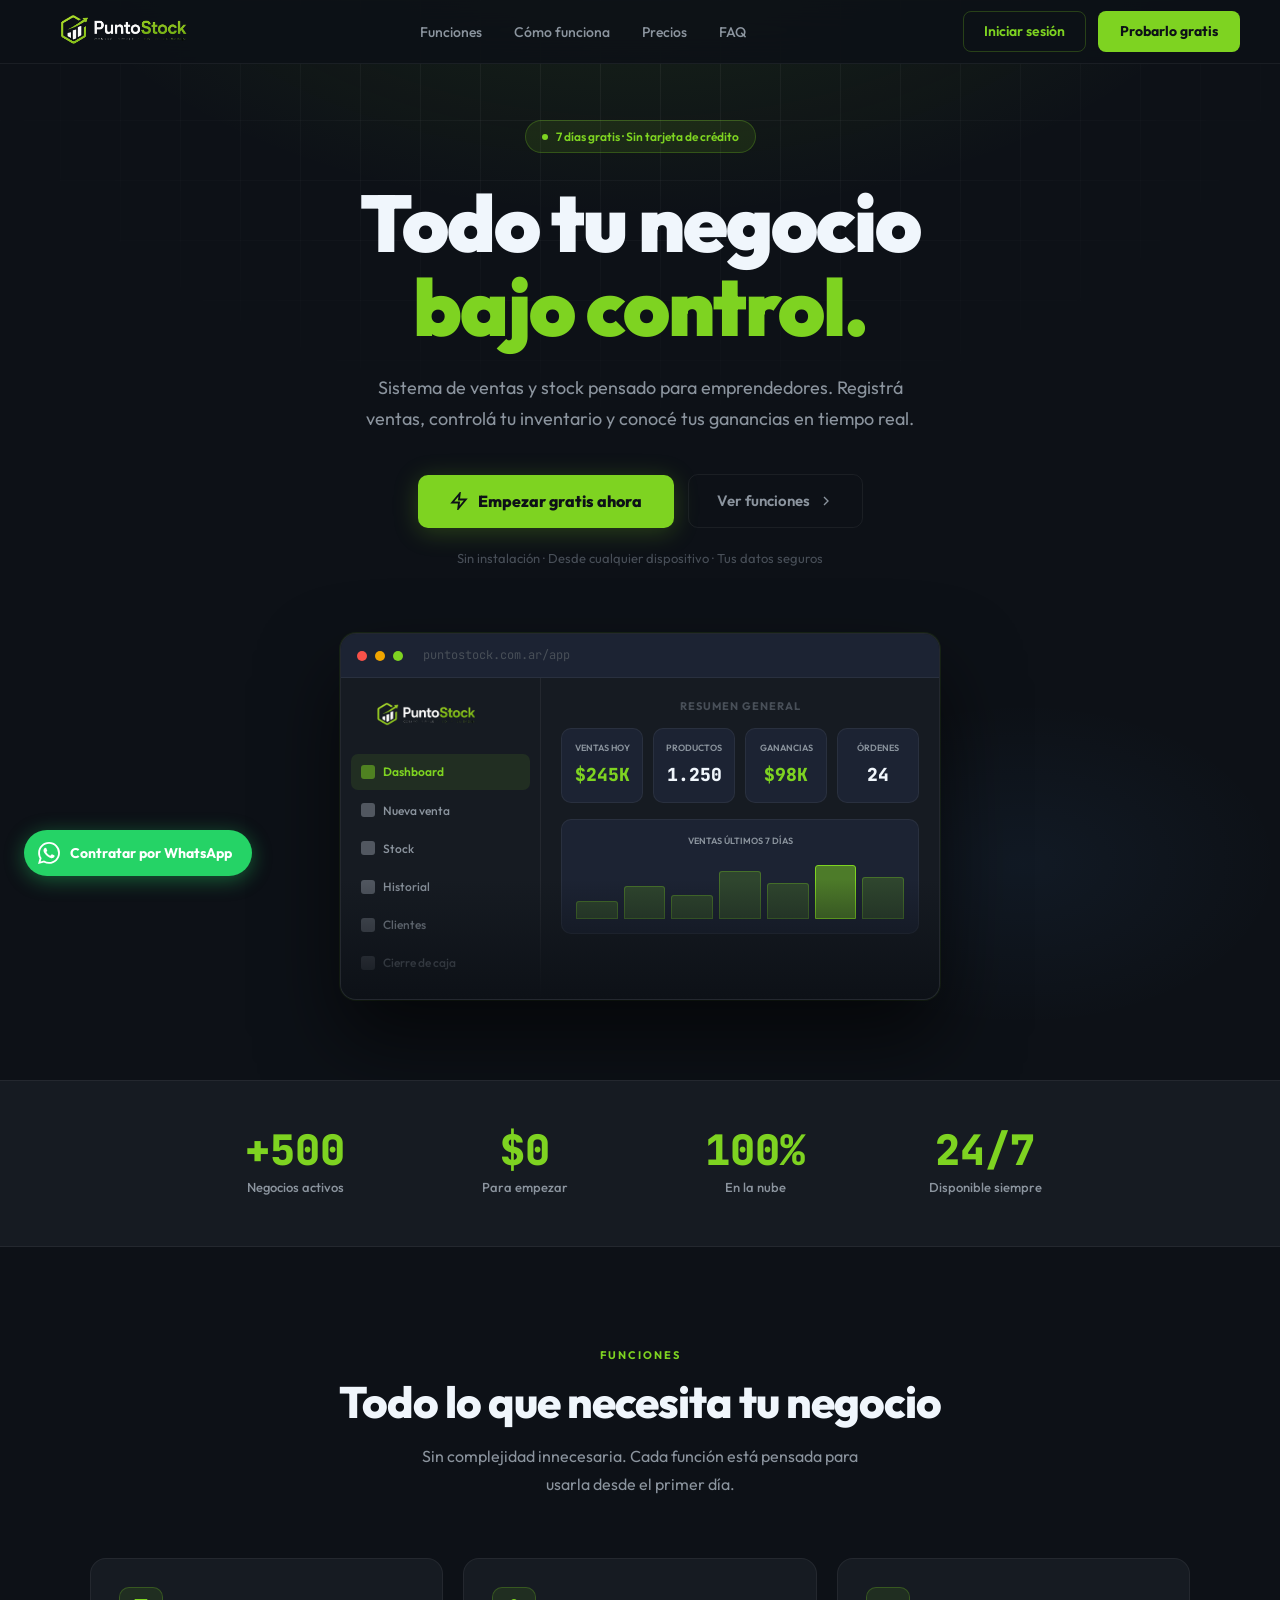
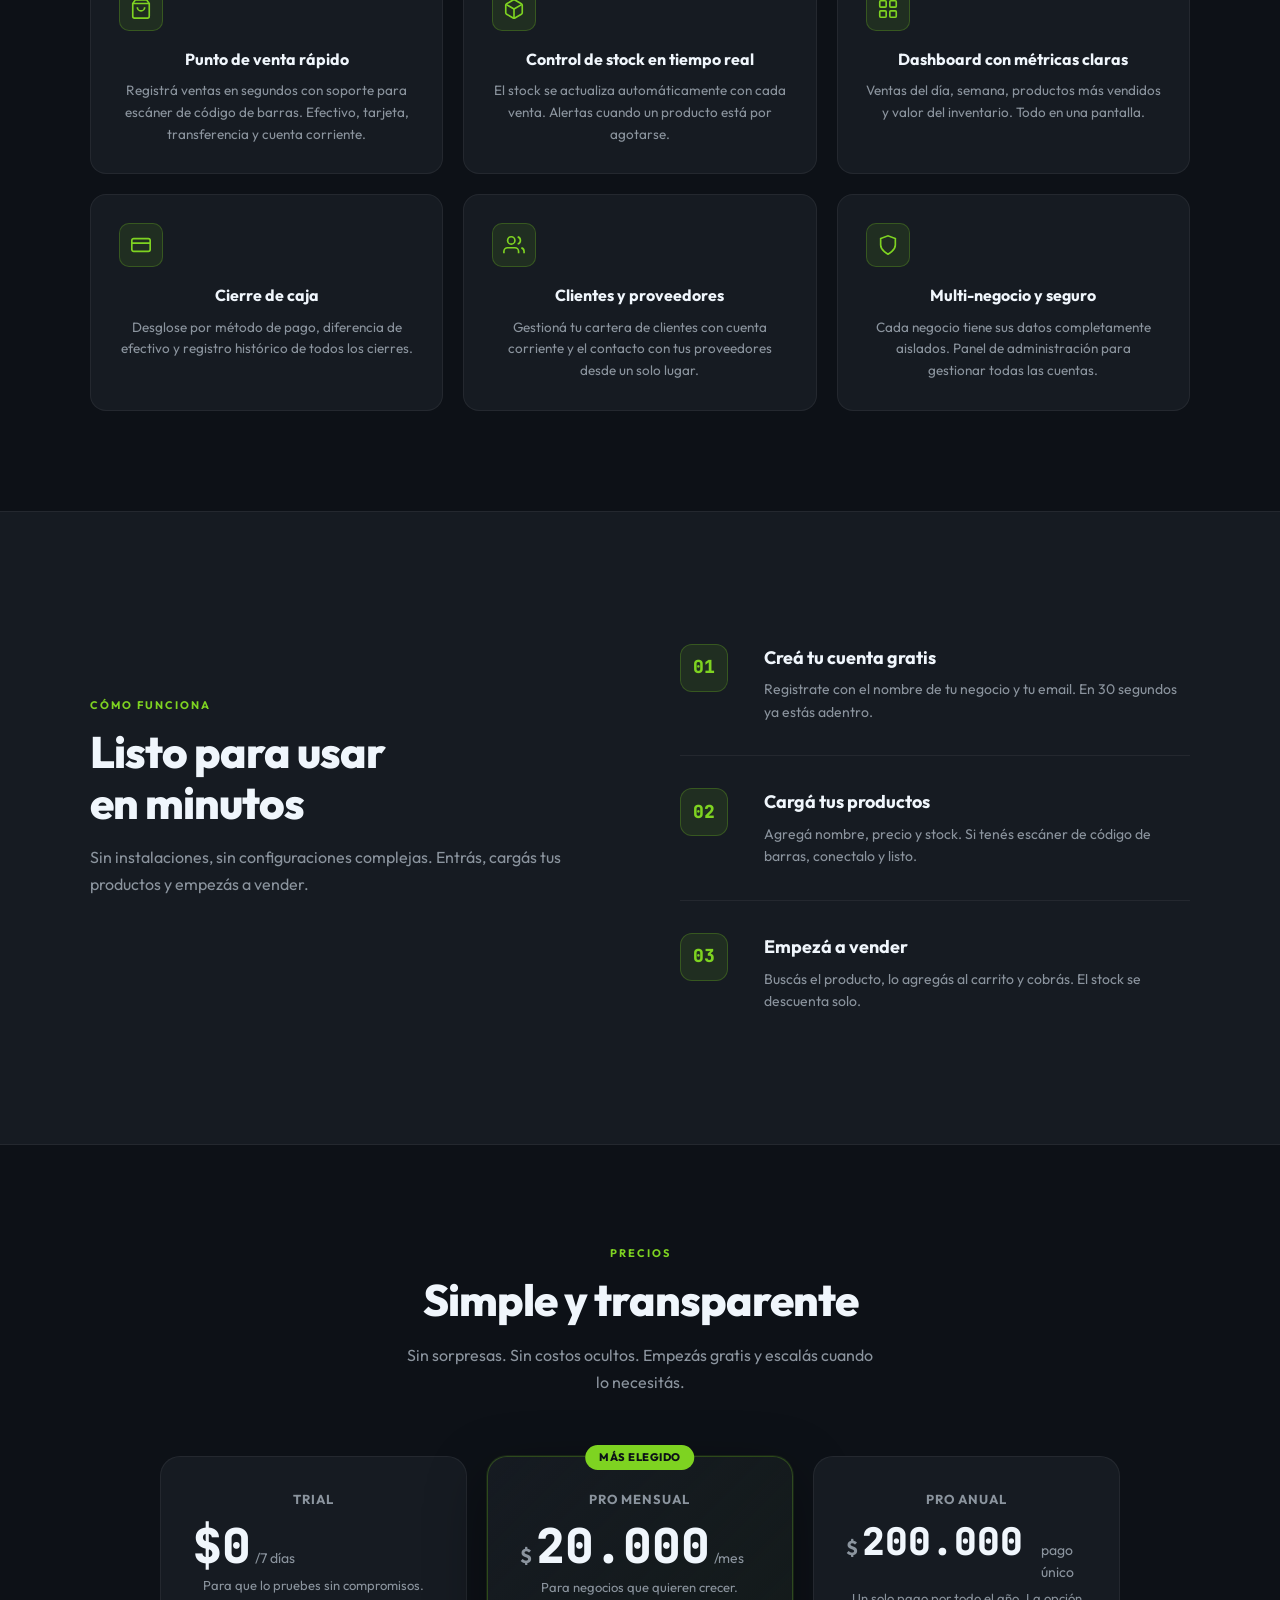
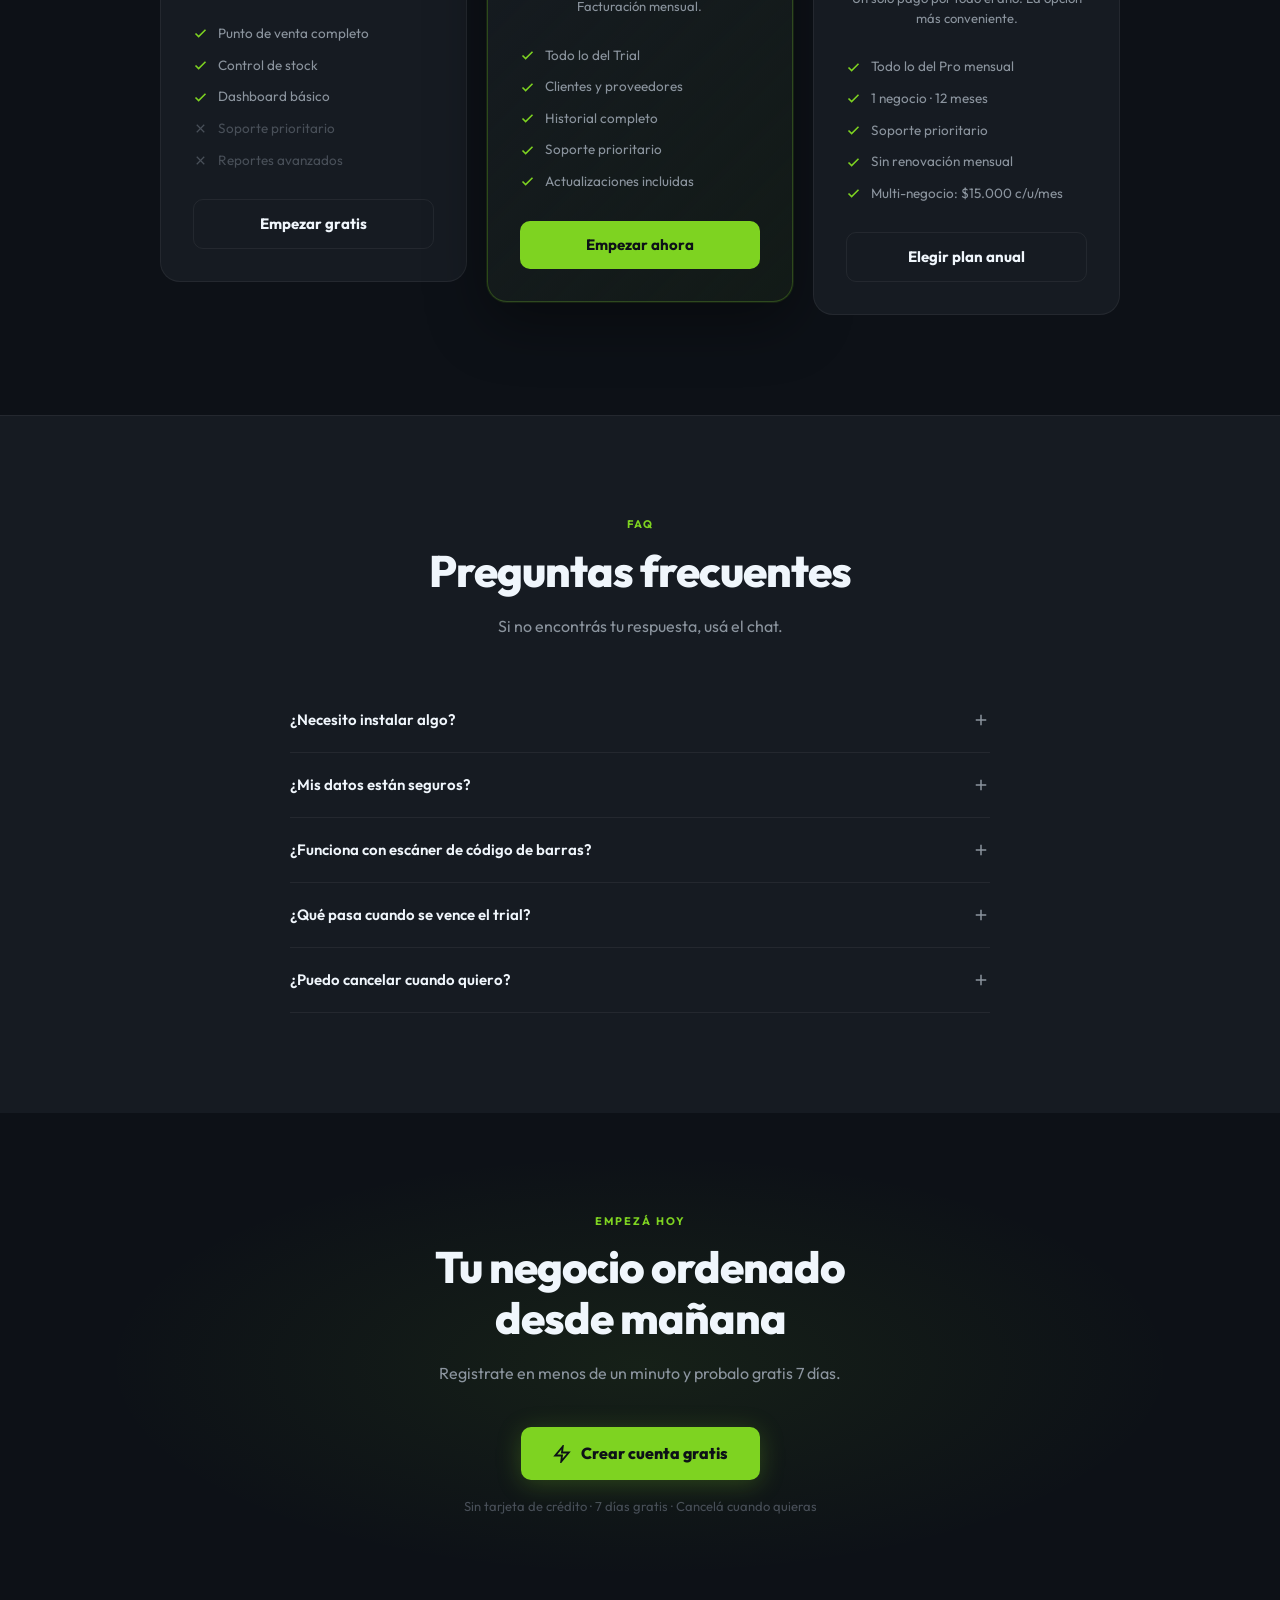
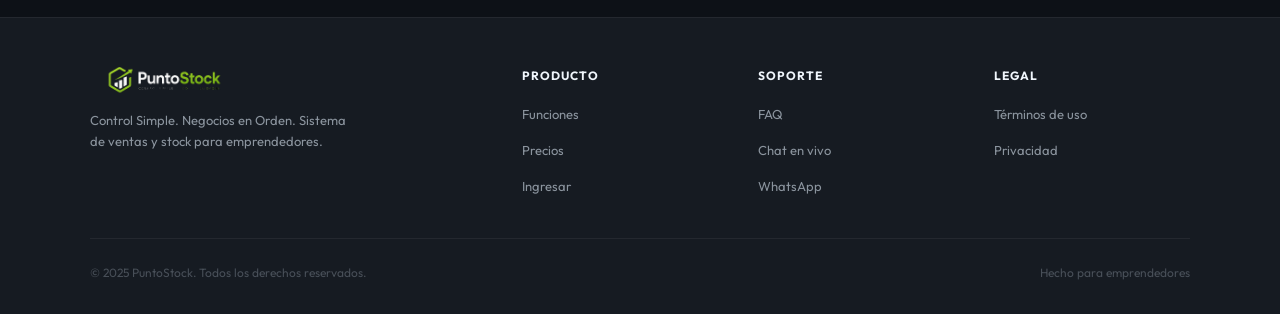
==== commit 63911650: "Add files via upload" ====
--- a/index.html
+++ b/index.html
@@ -169,12 +169,13 @@
       .hero { padding: 100px 20px 60px; }
       section { padding: 70px 20px; }
       .features-grid { grid-template-columns: 1fr; }
-      .pricing-grid { grid-template-columns: 1fr; }
+      .pricing-grid { grid-template-columns: 1fr; max-width: 420px; }
       .plan-card.featured { transform: scale(1); }
       .stats-inner { grid-template-columns: repeat(2,1fr); }
       .footer-inner { grid-template-columns: 1fr 1fr; }
       .footer-bottom { flex-direction: column; gap: 8px; text-align: center; }
       .mockup-content { grid-template-columns: 160px 1fr; }
+      .stats-strip { padding: 40px 20px; }
     }
     @media (max-width: 600px) {
       .mockup-sidebar { display: none; }
@@ -183,6 +184,45 @@
       .footer-inner { grid-template-columns: 1fr; }
       .hero-title { letter-spacing: -1px; }
       .stats-inner { grid-template-columns: repeat(2,1fr); }
+      .pricing-grid { grid-template-columns: 1fr; max-width: 100%; padding: 0 4px; }
+      .plan-card { padding: 24px 20px; }
+      .plan-price .amount { font-size: 38px; }
+      .section-title { font-size: 26px; }
+      .cta-section { padding: 70px 20px; }
+      .hero-actions { flex-direction: column; align-items: stretch; }
+      .btn-hero, .btn-hero-ghost { justify-content: center; }
+    }
+
+    /* WhatsApp flotante */
+    .wsp-float {
+      position: fixed;
+      bottom: 24px;
+      left: 24px;
+      z-index: 9998;
+      display: flex;
+      align-items: center;
+      gap: 10px;
+      background: #25D366;
+      color: white;
+      text-decoration: none;
+      padding: 12px 20px 12px 14px;
+      border-radius: 999px;
+      font-size: 14px;
+      font-weight: 700;
+      font-family: var(--font);
+      box-shadow: 0 4px 20px rgba(37,211,102,0.4);
+      transition: all 0.2s;
+      white-space: nowrap;
+    }
+    .wsp-float:hover {
+      background: #20bd5a;
+      transform: translateY(-2px);
+      box-shadow: 0 8px 28px rgba(37,211,102,0.5);
+    }
+    .wsp-float svg { flex-shrink: 0; }
+    @media (max-width: 600px) {
+      .wsp-float { padding: 12px 14px; font-size: 0; gap: 0; bottom: 16px; left: 16px; }
+      .wsp-float svg { width: 26px; height: 26px; }
     }
   </style>
 </head>
@@ -190,7 +230,7 @@
 
 <nav id="navbar">
   <a class="nav-logo" href="#">
-    <img src="logo-dark.png" class="ps-logo" alt="PuntoStock" style="height:36px; width:auto;">
+    <img src="logo-dark.png" class="ps-logo" alt="PuntoStock" onerror="this.onerror=null;this.src='data:image/svg+xml,%3Csvg xmlns='http://www.w3.org/2000/svg' viewBox='0 0 140 36'%3E%3Crect width='36' height='36' rx='8' fill='%237ED321'/%3E%3Ctext x='18' y='26' font-size='20' font-weight='900' text-anchor='middle' fill='%230D1117' font-family='system-ui'%3EP%3C/text%3E%3Ctext x='82' y='26' font-size='18' font-weight='800' text-anchor='middle' fill='white' font-family='system-ui'%3EPuntoStock%3C/text%3E%3C/svg%3E'" style="height:36px; width:auto;">
   </a>
   <ul class="nav-links">
     <li><a href="#funciones">Funciones</a></li>
@@ -240,7 +280,7 @@
         <div class="mockup-content">
           <div class="mockup-sidebar">
             <div style="display:flex;align-items:center;gap:8px;padding:8px 10px;margin-bottom:16px;">
-              <img src="logo-dark.png" class="ps-logo" alt="PuntoStock" style="height:28px; width:auto;">
+              <img src="logo-dark.png" class="ps-logo" alt="PuntoStock" onerror="this.onerror=null;this.src='data:image/svg+xml,%3Csvg xmlns='http://www.w3.org/2000/svg' viewBox='0 0 140 36'%3E%3Crect width='36' height='36' rx='8' fill='%237ED321'/%3E%3Ctext x='18' y='26' font-size='20' font-weight='900' text-anchor='middle' fill='%230D1117' font-family='system-ui'%3EP%3C/text%3E%3Ctext x='82' y='26' font-size='18' font-weight='800' text-anchor='middle' fill='white' font-family='system-ui'%3EPuntoStock%3C/text%3E%3C/svg%3E'" style="height:28px; width:auto;">
             </div>
             <div class="mockup-nav-item active"><div class="mockup-nav-dot"></div>Dashboard</div>
             <div class="mockup-nav-item"><div class="mockup-nav-dot"></div>Nueva venta</div>
@@ -456,7 +496,7 @@
   <div class="footer-inner">
     <div class="footer-brand">
       <div style="display:flex;align-items:center;gap:10px;">
-        <img src="logo-dark.png" class="ps-logo" alt="PuntoStock" style="height:32px; width:auto;">
+        <img src="logo-dark.png" class="ps-logo" alt="PuntoStock" onerror="this.onerror=null;this.src='data:image/svg+xml,%3Csvg xmlns='http://www.w3.org/2000/svg' viewBox='0 0 140 36'%3E%3Crect width='36' height='36' rx='8' fill='%237ED321'/%3E%3Ctext x='18' y='26' font-size='20' font-weight='900' text-anchor='middle' fill='%230D1117' font-family='system-ui'%3EP%3C/text%3E%3Ctext x='82' y='26' font-size='18' font-weight='800' text-anchor='middle' fill='white' font-family='system-ui'%3EPuntoStock%3C/text%3E%3C/svg%3E'" style="height:32px; width:auto;">
       </div>
       <p>Control Simple. Negocios en Orden. Sistema de ventas y stock para emprendedores.</p>
     </div>
@@ -509,6 +549,15 @@
     img.src = 'logo-dark.png';
   });
 </script>
+<!-- WhatsApp flotante -->
+<a href="https://wa.me/5493624897927?text=Hola%2C%20quiero%20contratar%20PuntoStock%20%F0%9F%9F%A2"
+   target="_blank" rel="noopener" class="wsp-float" title="Contratar por WhatsApp">
+  <svg width="22" height="22" viewBox="0 0 24 24" fill="white">
+    <path d="M17.472 14.382c-.297-.149-1.758-.867-2.03-.967-.273-.099-.471-.148-.67.15-.197.297-.767.966-.94 1.164-.173.199-.347.223-.644.075-.297-.15-1.255-.463-2.39-1.475-.883-.788-1.48-1.761-1.653-2.059-.173-.297-.018-.458.13-.606.134-.133.298-.347.446-.52.149-.174.198-.298.298-.497.099-.198.05-.371-.025-.52-.075-.149-.669-1.612-.916-2.207-.242-.579-.487-.5-.669-.51-.173-.008-.371-.01-.57-.01-.198 0-.52.074-.792.372-.272.297-1.04 1.016-1.04 2.479 0 1.462 1.065 2.875 1.213 3.074.149.198 2.096 3.2 5.077 4.487.709.306 1.262.489 1.694.625.712.227 1.36.195 1.871.118.571-.085 1.758-.719 2.006-1.413.248-.694.248-1.289.173-1.413-.074-.124-.272-.198-.57-.347m-5.421 7.403h-.004a9.87 9.87 0 0 1-5.031-1.378l-.361-.214-3.741.982.998-3.648-.235-.374a9.86 9.86 0 0 1-1.51-5.26c.001-5.45 4.436-9.884 9.888-9.884 2.64 0 5.122 1.03 6.988 2.898a9.825 9.825 0 0 1 2.893 6.994c-.003 5.45-4.437 9.884-9.885 9.884m8.413-18.297A11.815 11.815 0 0 0 12.05 0C5.495 0 .16 5.335.157 11.892c0 2.096.547 4.142 1.588 5.945L.057 24l6.305-1.654a11.882 11.882 0 0 0 5.683 1.448h.005c6.554 0 11.89-5.335 11.893-11.893a11.821 11.821 0 0 0-3.48-8.413z"/>
+  </svg>
+  Contratar por WhatsApp
+</a>
+
 <!-- ChatFlow Widget -->
 <script>
   window.ChatFlowConfig = {
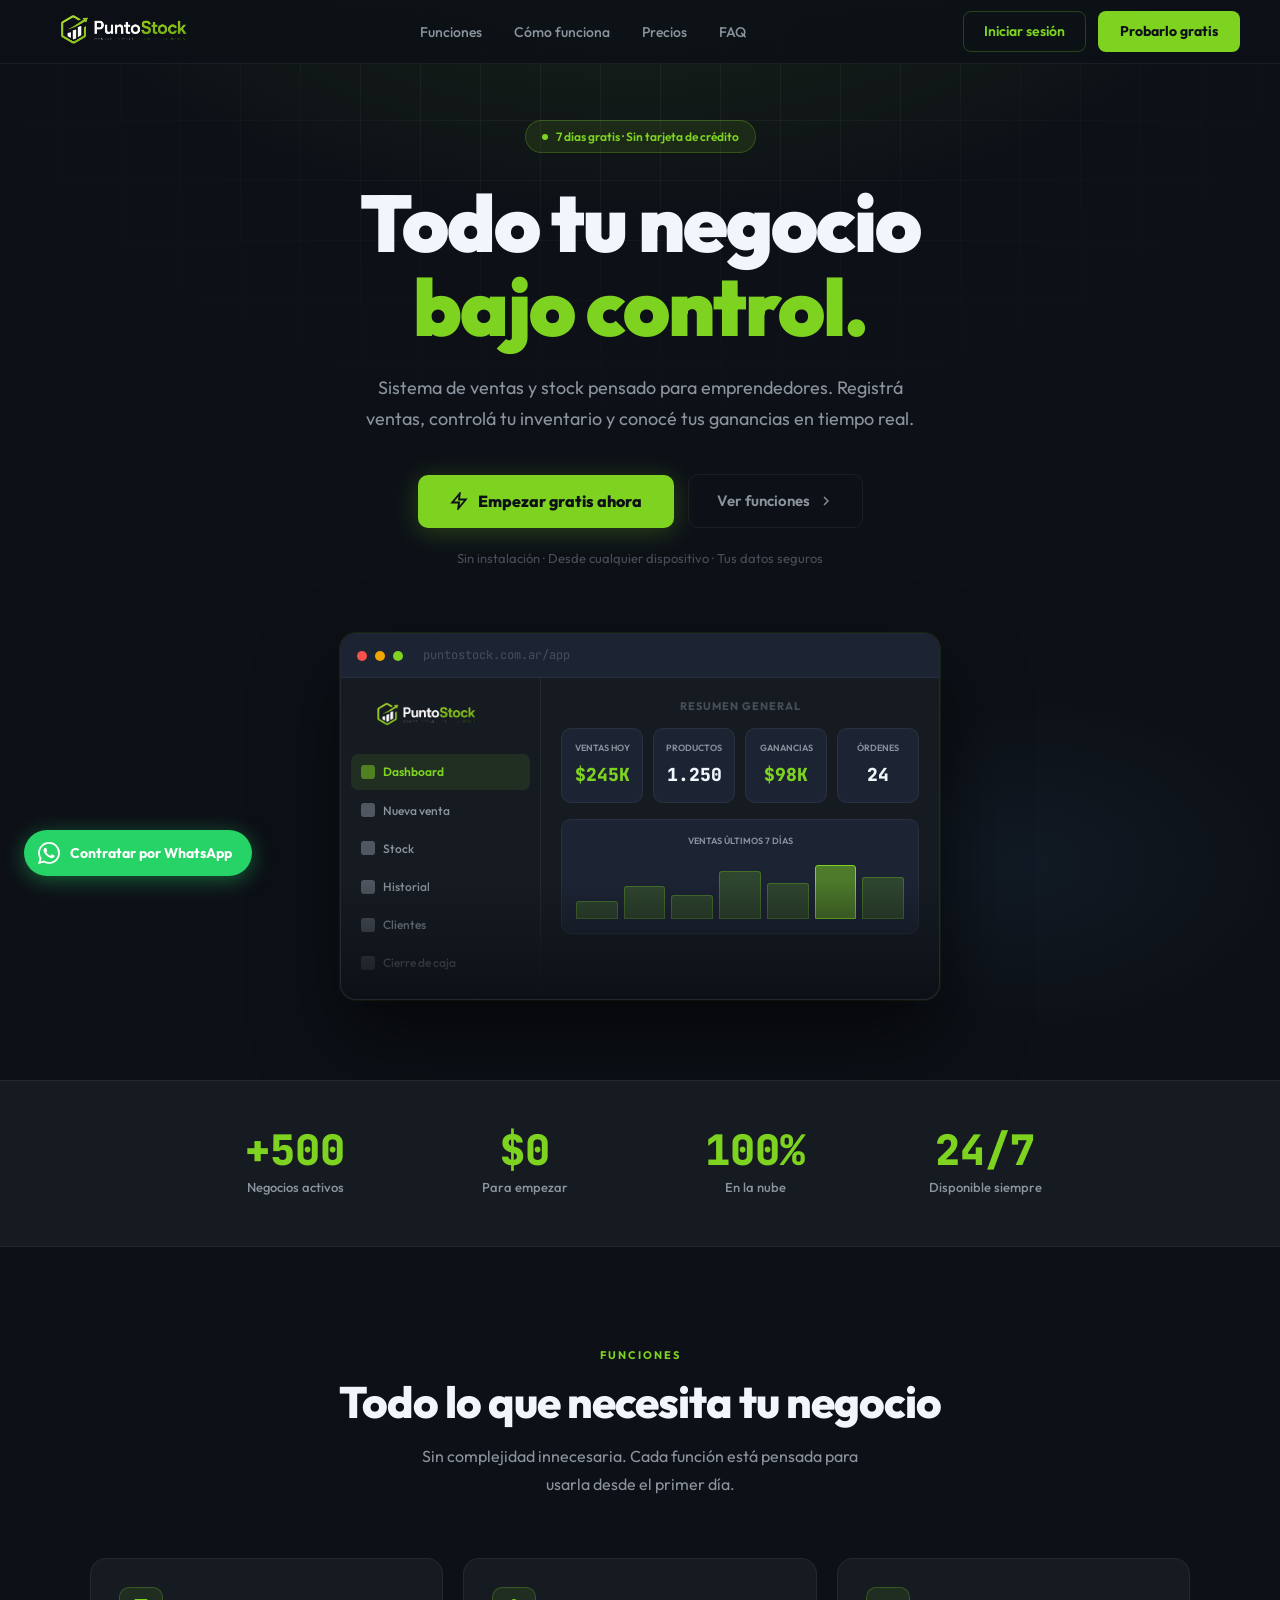
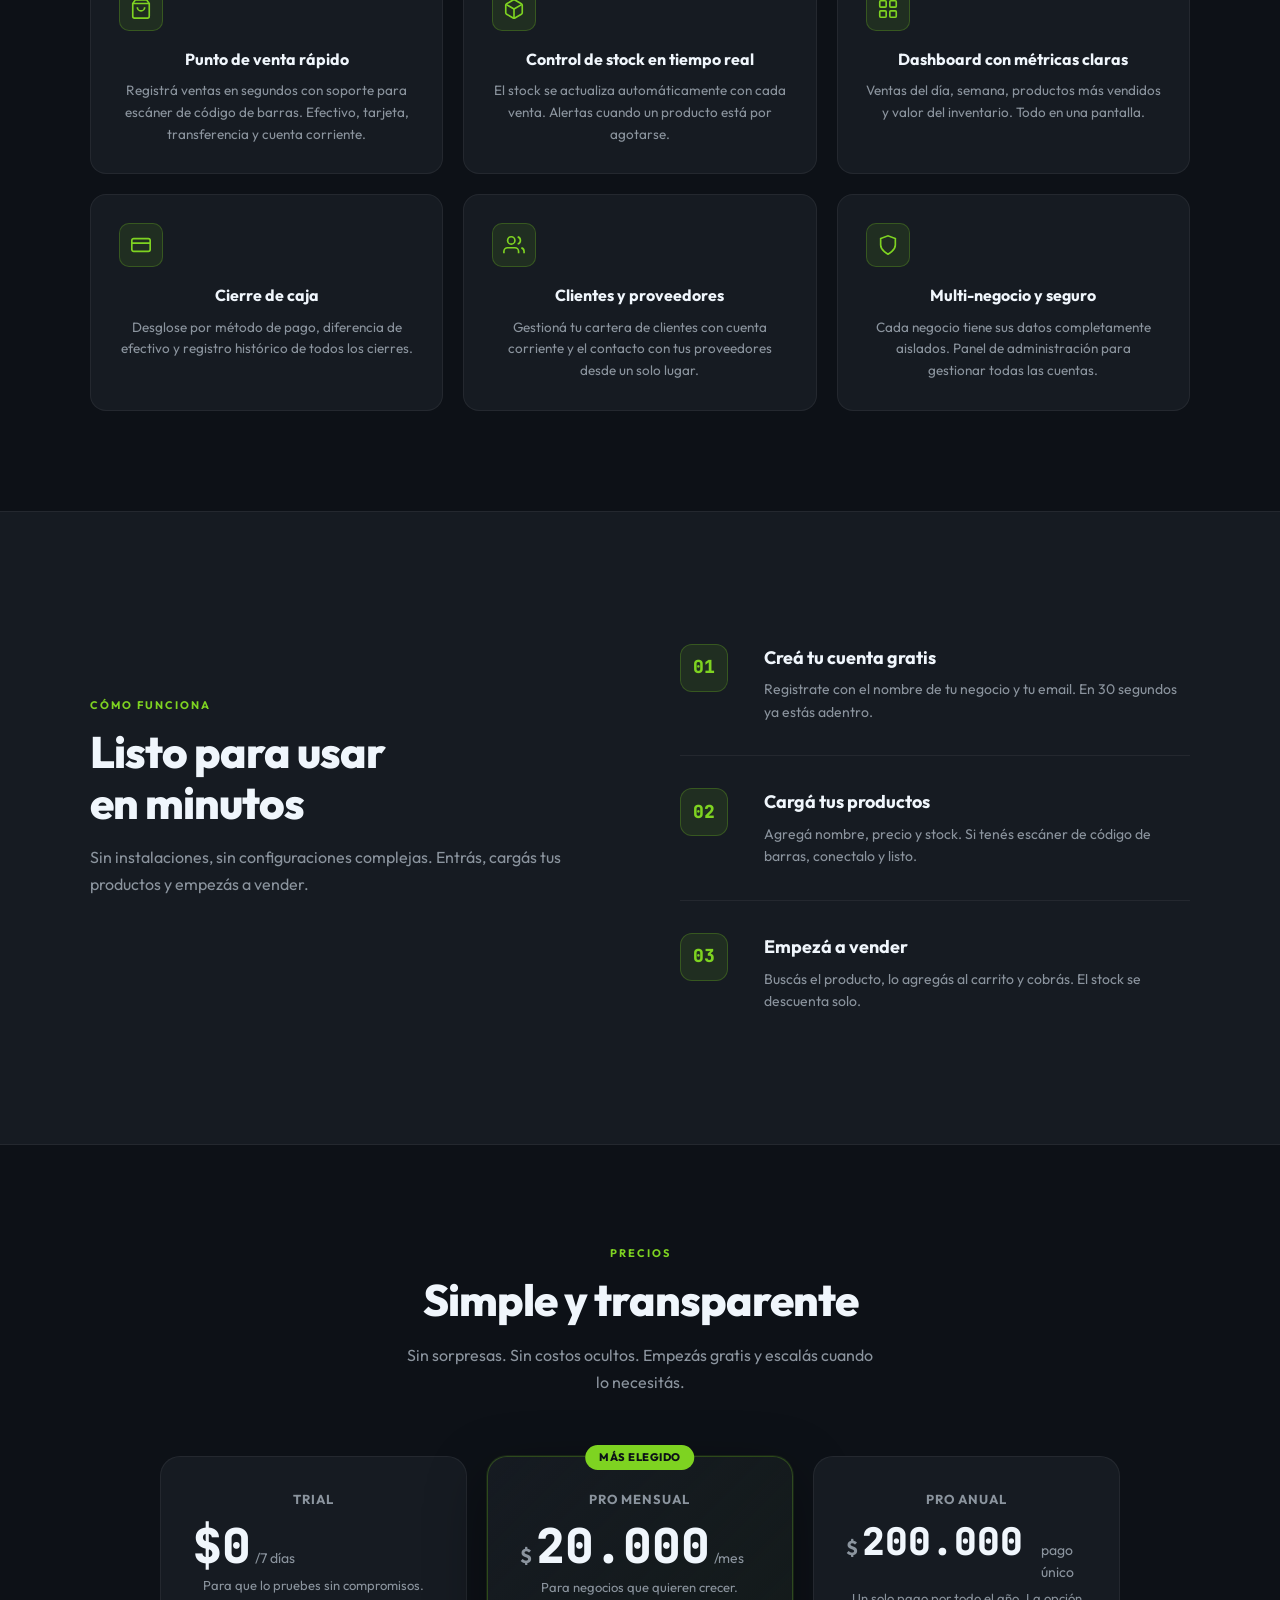
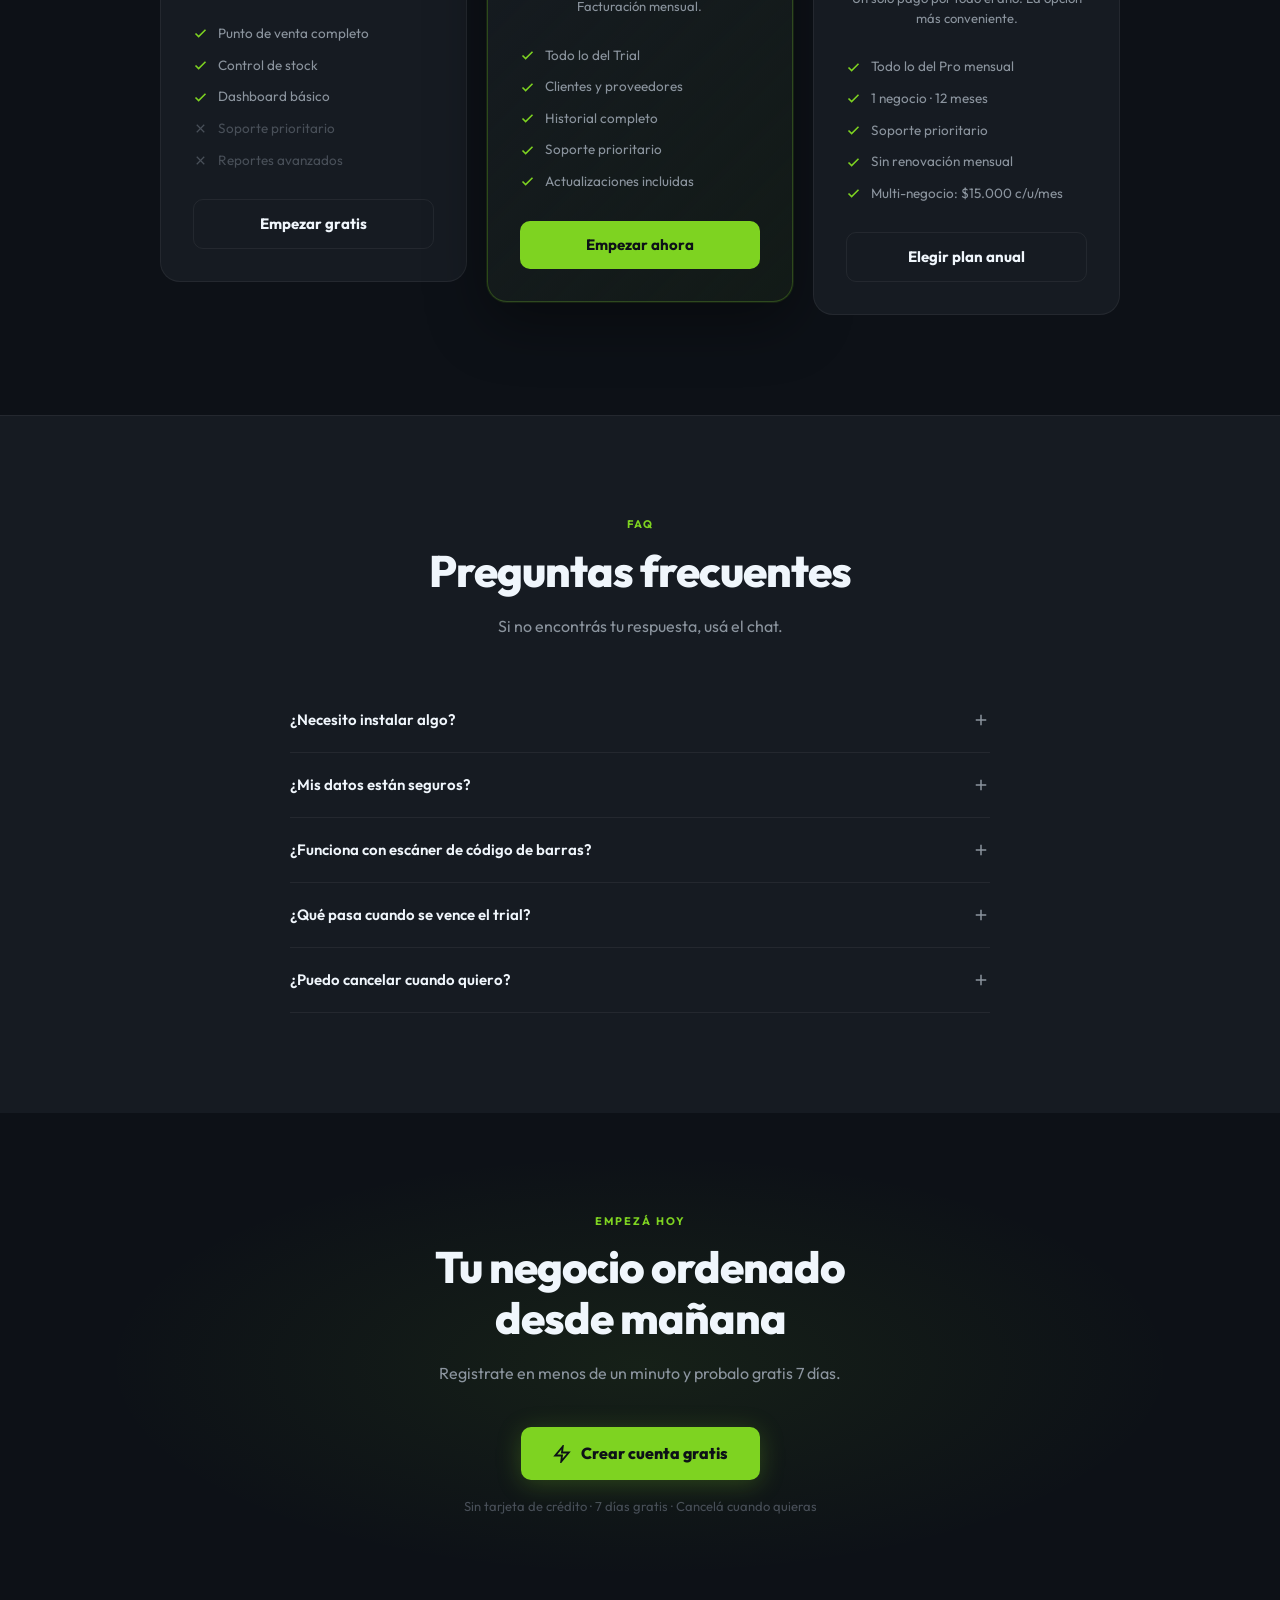
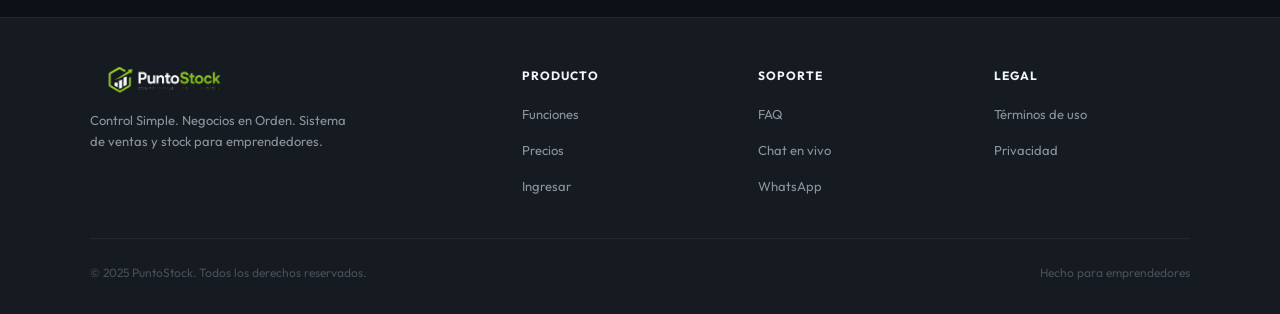
==== commit 96439595: "Add files via upload" ====
--- a/index.html
+++ b/index.html
@@ -558,18 +558,5 @@
   Contratar por WhatsApp
 </a>
 
-<!-- ChatFlow Widget -->
-<script>
-  window.ChatFlowConfig = {
-    projectId: "chat-web-4e49d",
-    apiKey: "AIzaSyCiAfQSrfZ5p0nggi8qv5dMXT4k_-gMtko",
-    color: "#7ED321",
-    botName: "PuntoStock",
-    greeting: "¡Hola! ¿Tenés alguna consulta sobre PuntoStock?",
-    position: "right",
-    autoOpen: false,
-  };
-</script>
-<script src="https://punto-stock-chat.vercel.app/widget-v4.js" async></script>
 </body>
 </html>
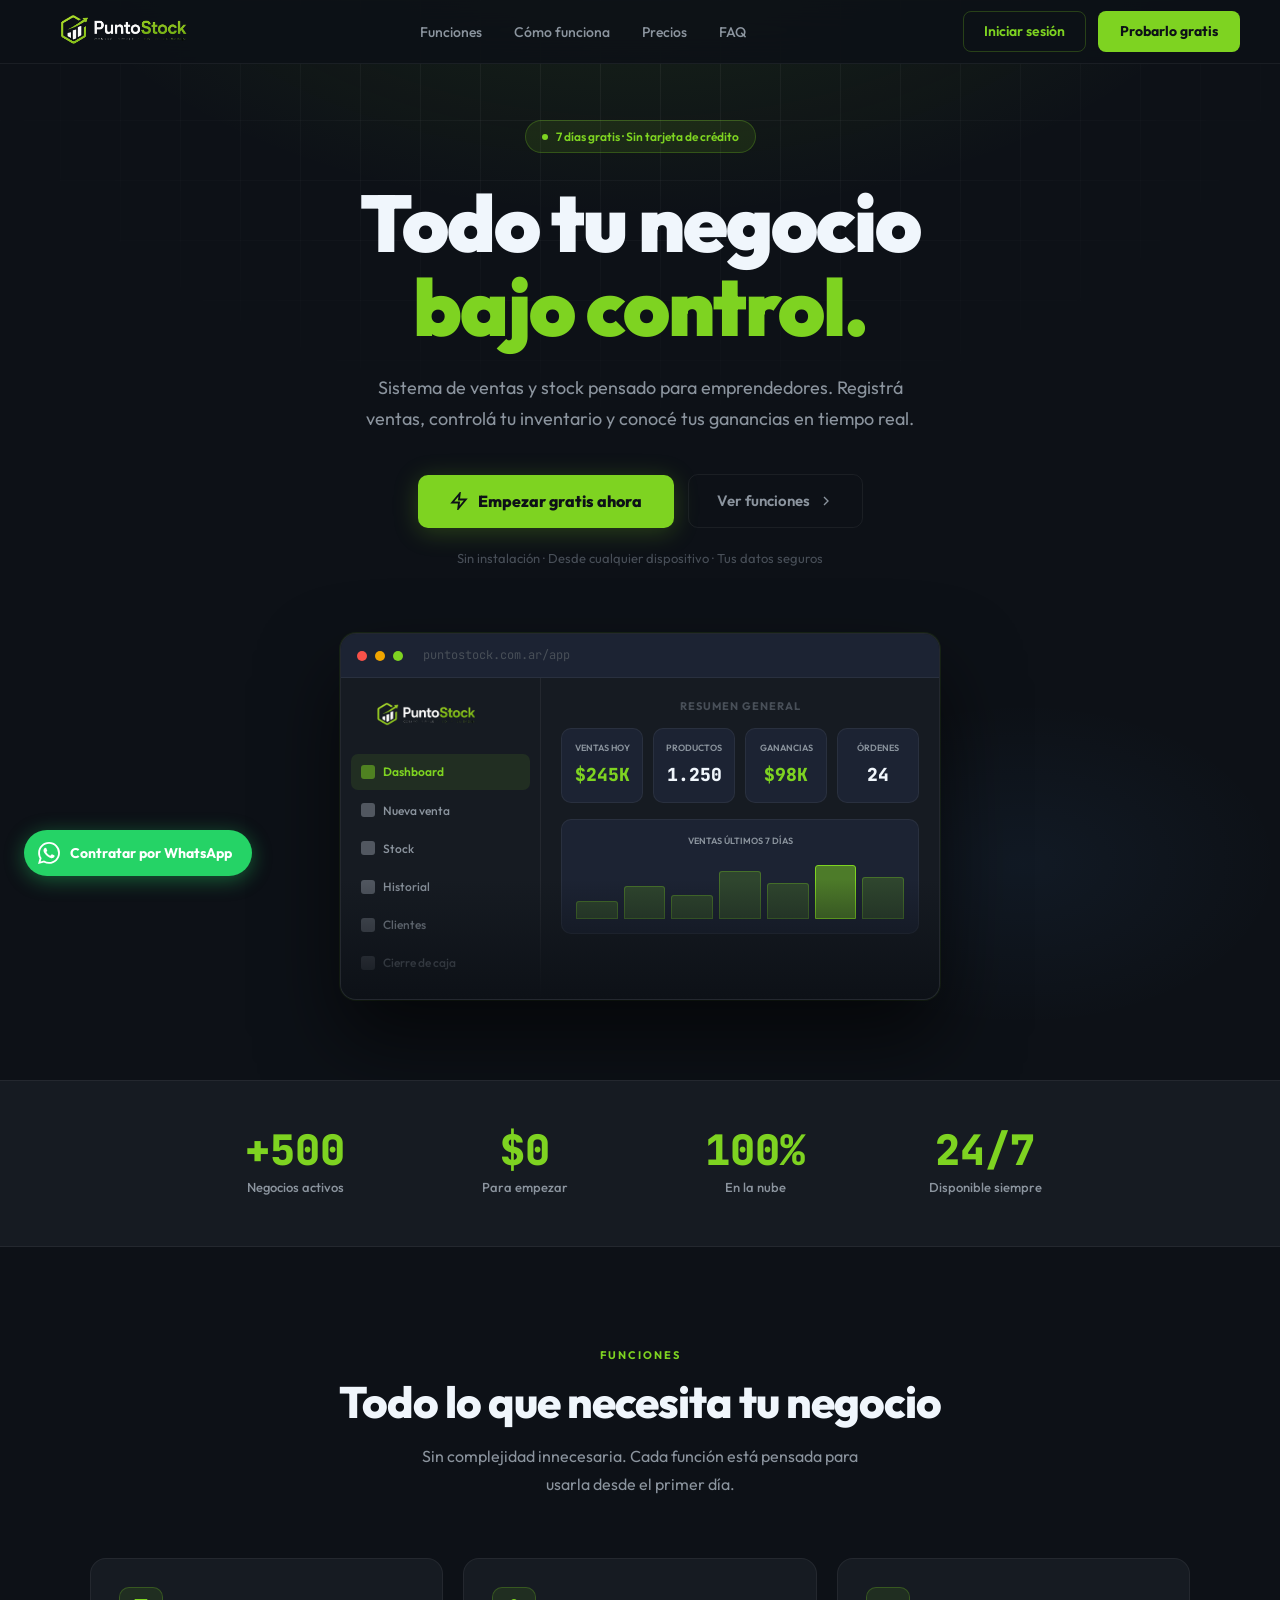
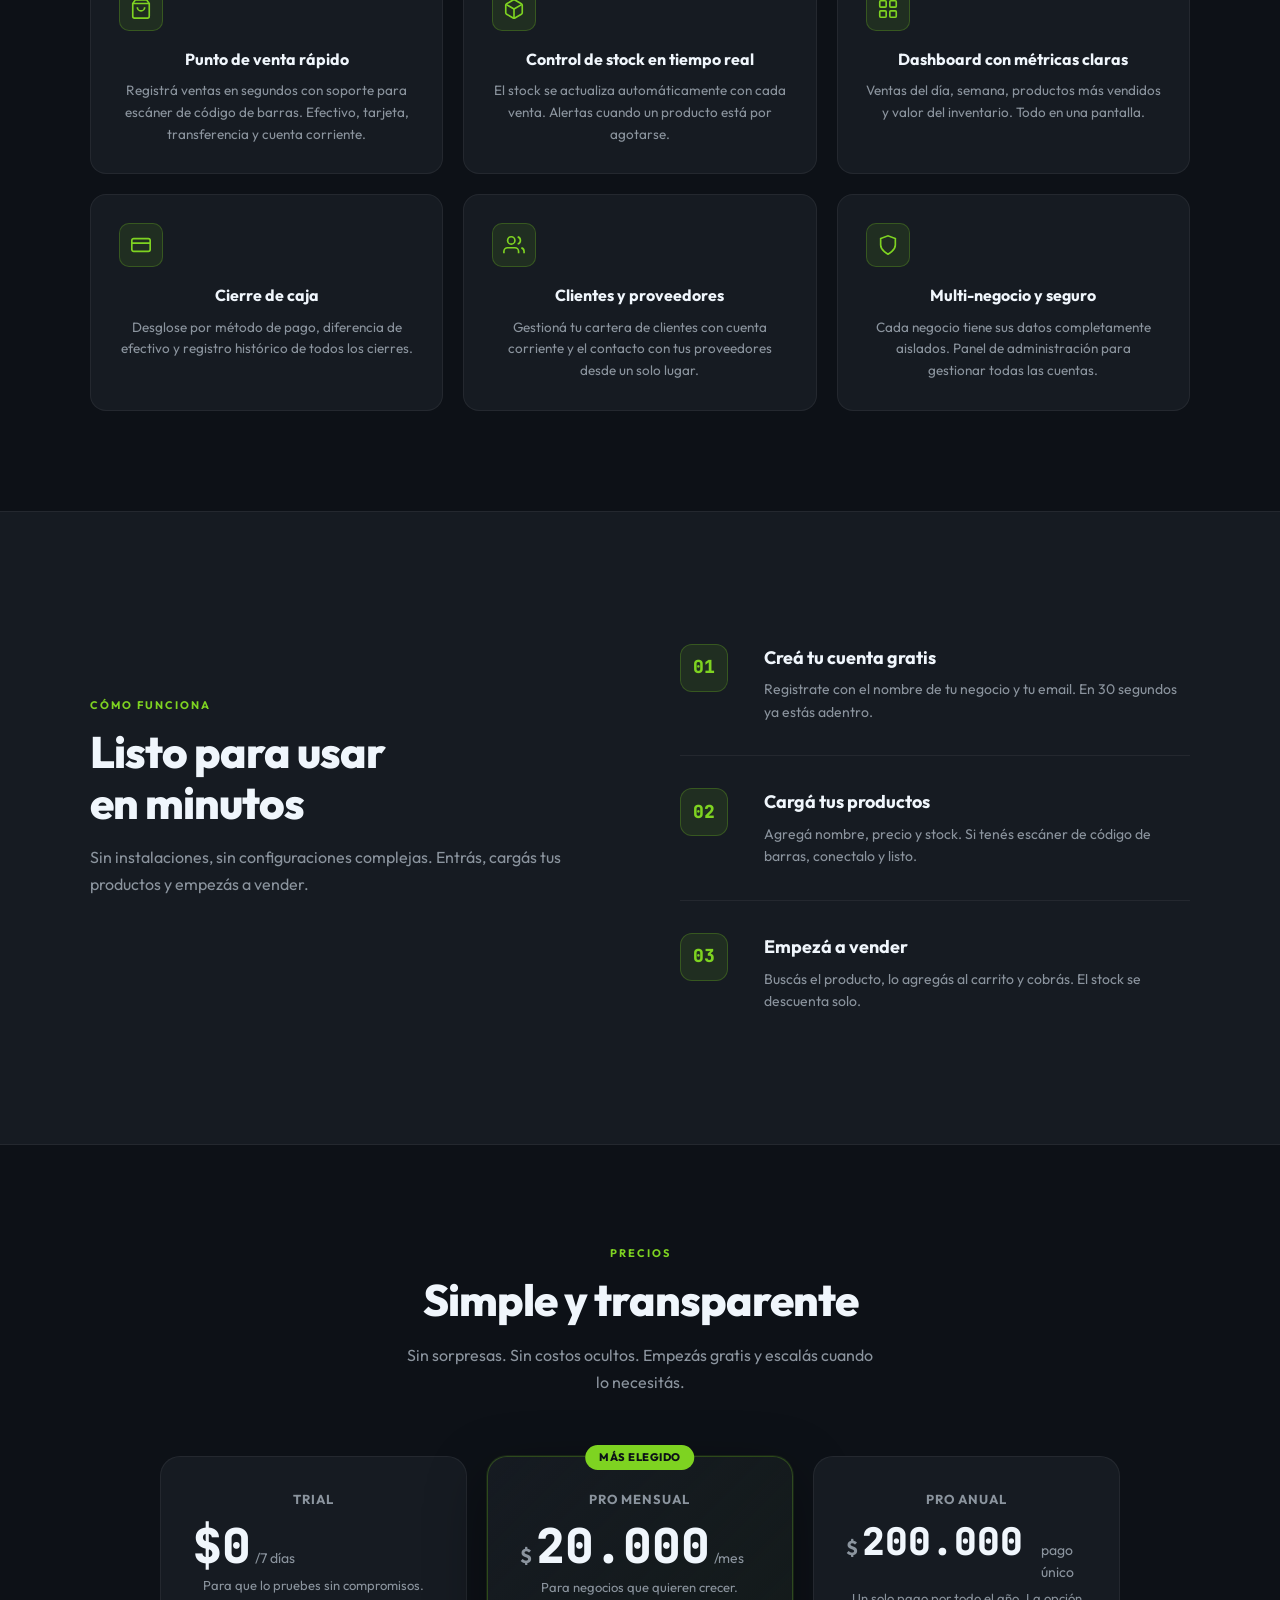
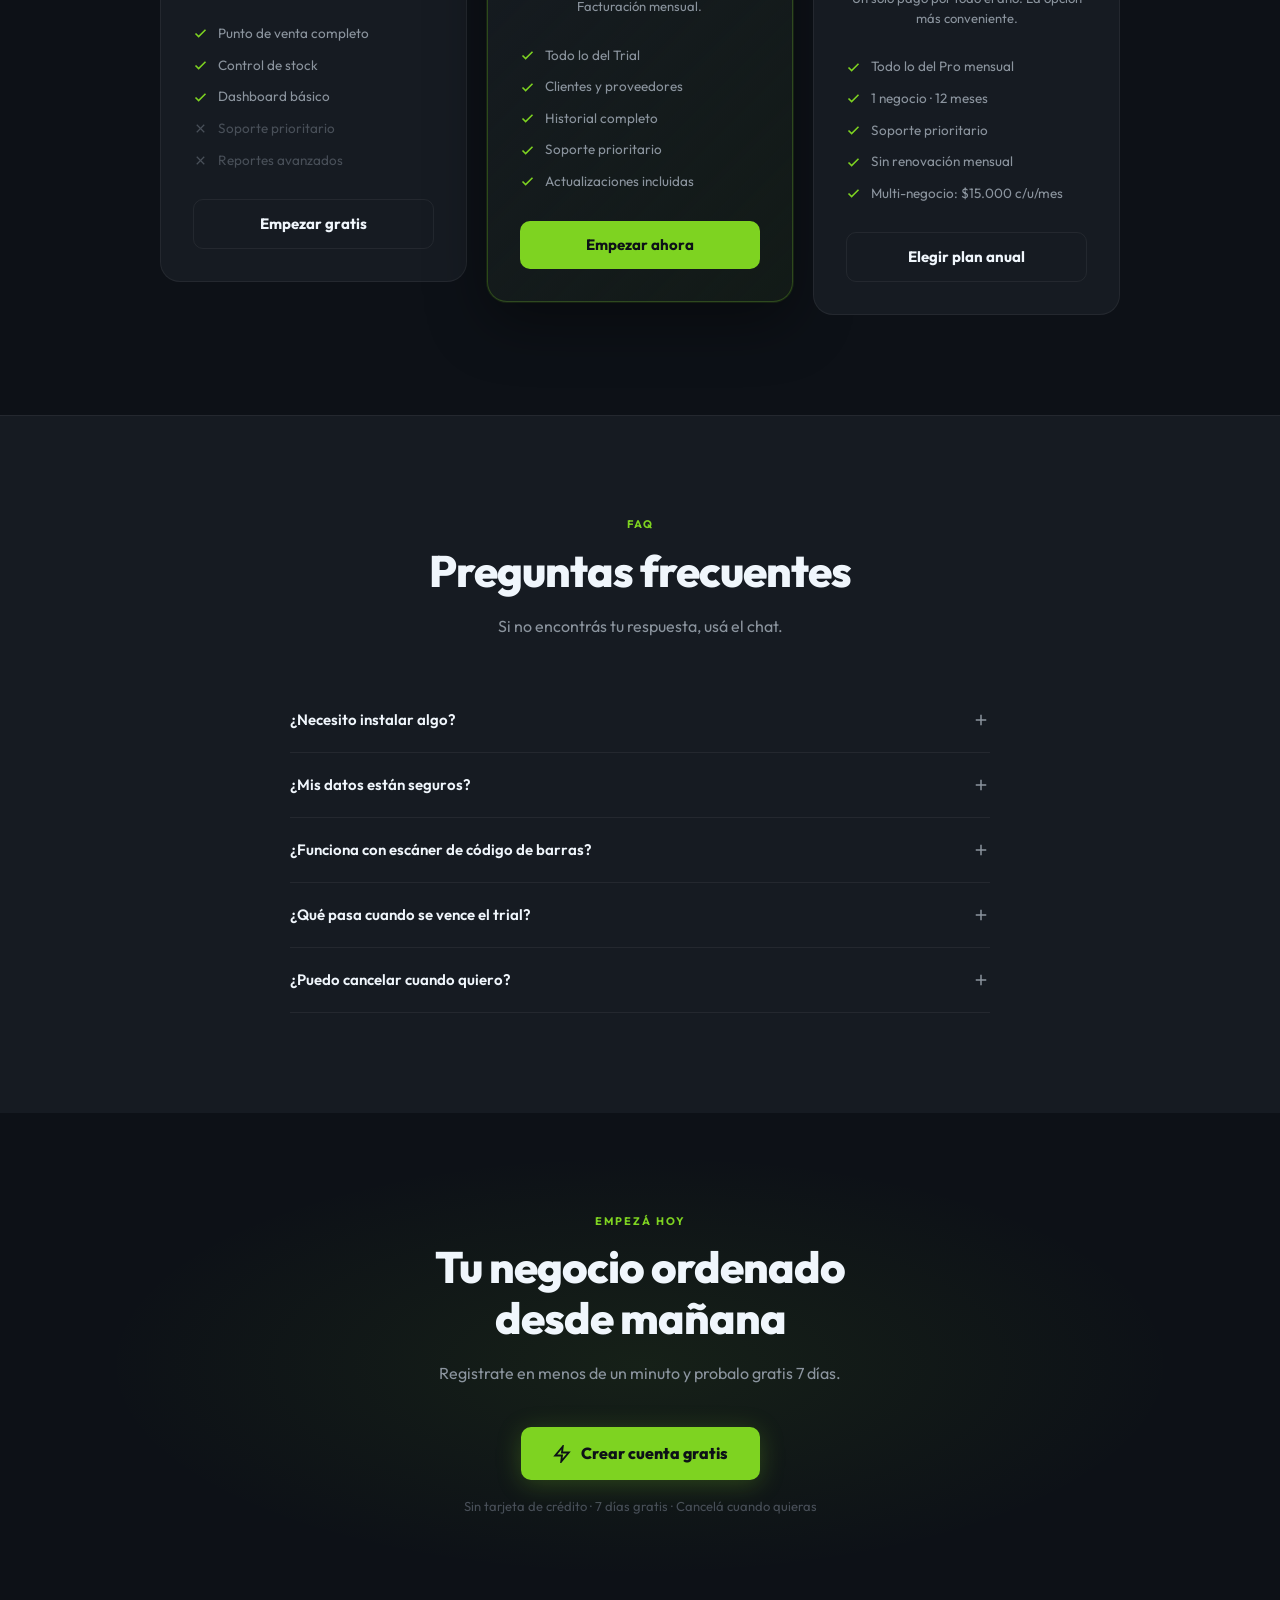
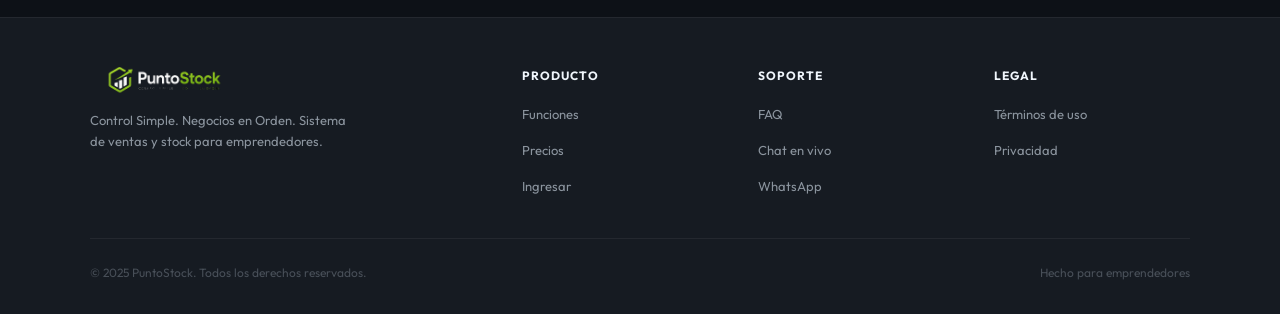
==== commit 627aab3f: "Update index.html" ====
--- a/index.html
+++ b/index.html
@@ -5,8 +5,7 @@
   <meta name="viewport" content="width=device-width, initial-scale=1.0">
   <title>PuntoStock — Control Simple. Negocios en Orden.</title>
   <meta name="description" content="Sistema de gestión de stock y ventas para emprendedores. Controlá tu negocio desde cualquier lugar.">
-  <link rel="icon" type="image/svg+xml" href="data:image/svg+xml,<svg xmlns='http://www.w3.org/2000/svg' viewBox='0 0 100 100'><rect width='100' height='100' rx='20' fill='%237ED321'/><text y='.9em' font-size='80' x='15' fill='%230D1117' font-weight='900'>P</text></svg>">
-  <link rel="preconnect" href="https://fonts.googleapis.com">
+  <link rel="icon" type="image/png" href="/favicon.png">
   <link href="https://fonts.googleapis.com/css2?family=Outfit:wght@300;400;500;600;700;800;900&family=JetBrains+Mono:wght@400;500&display=swap" rel="stylesheet">
   <style>
     *, *::before, *::after { box-sizing: border-box; margin: 0; padding: 0; }
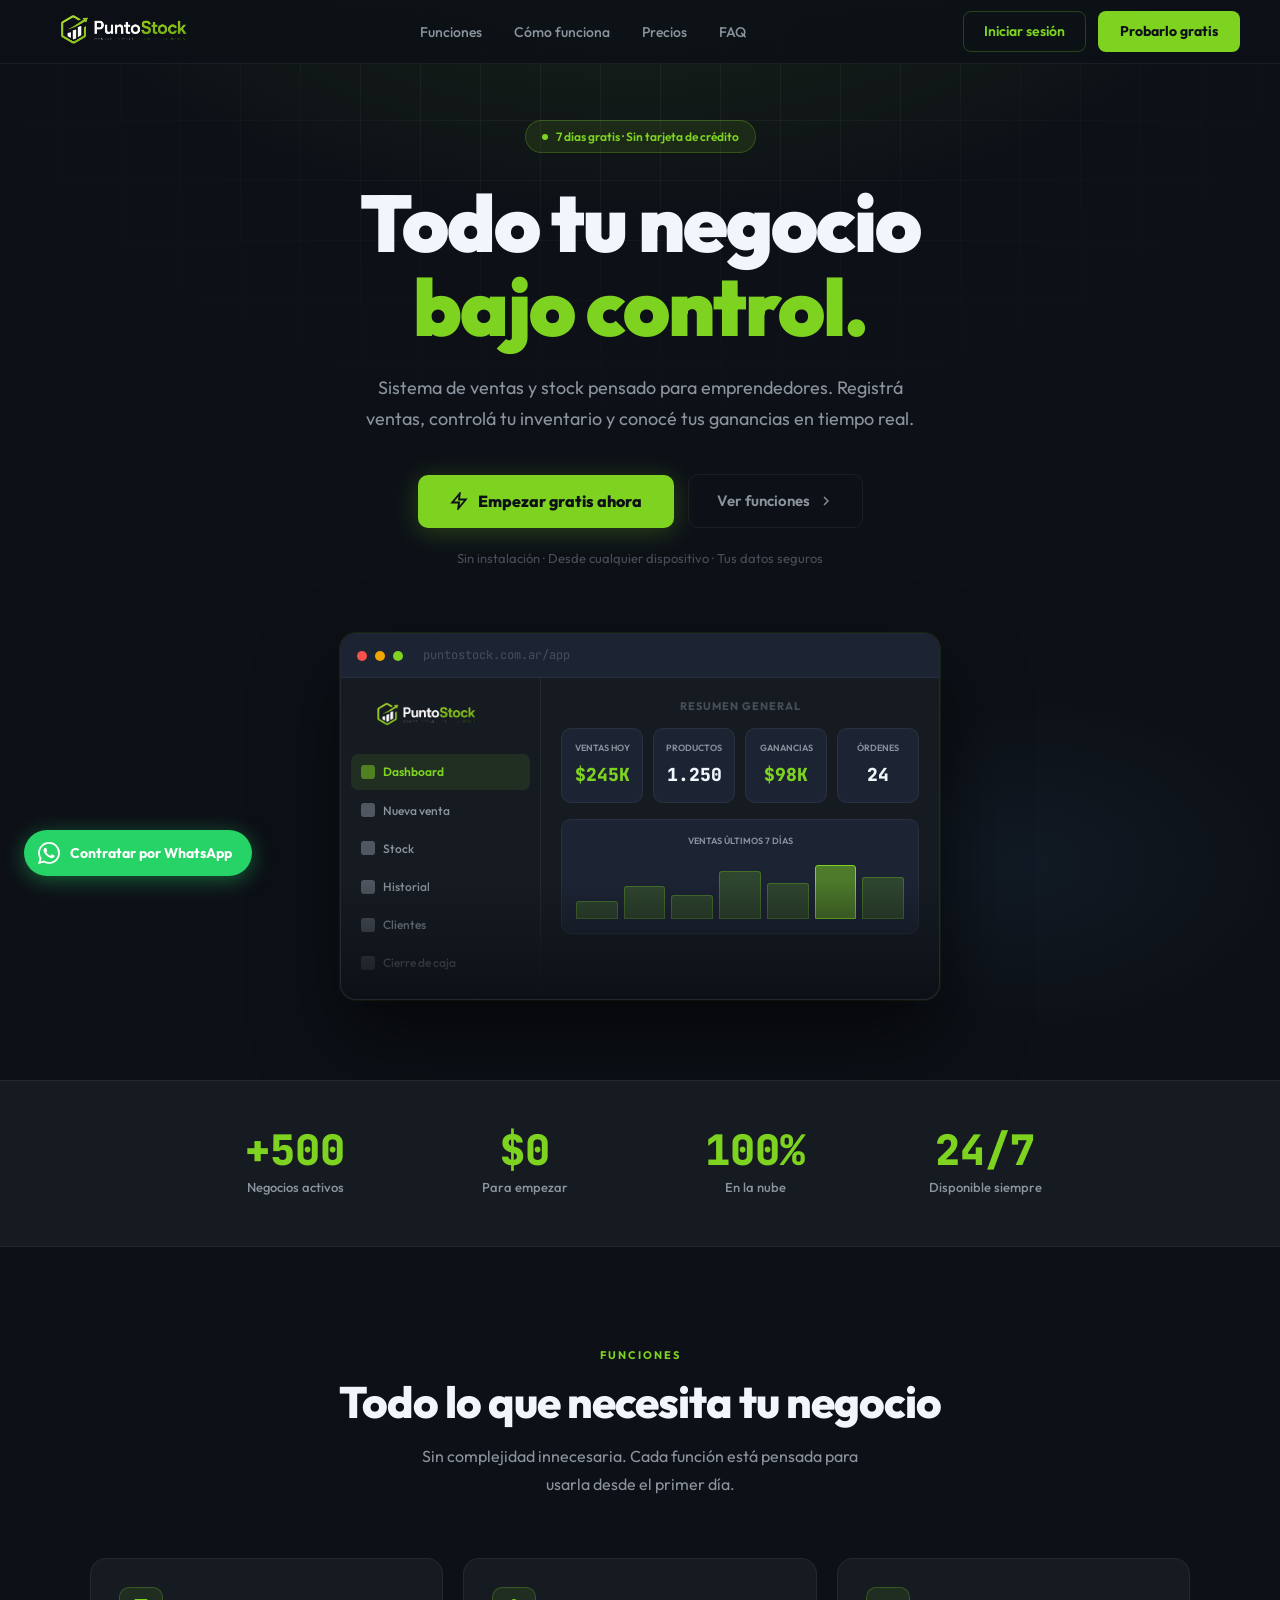
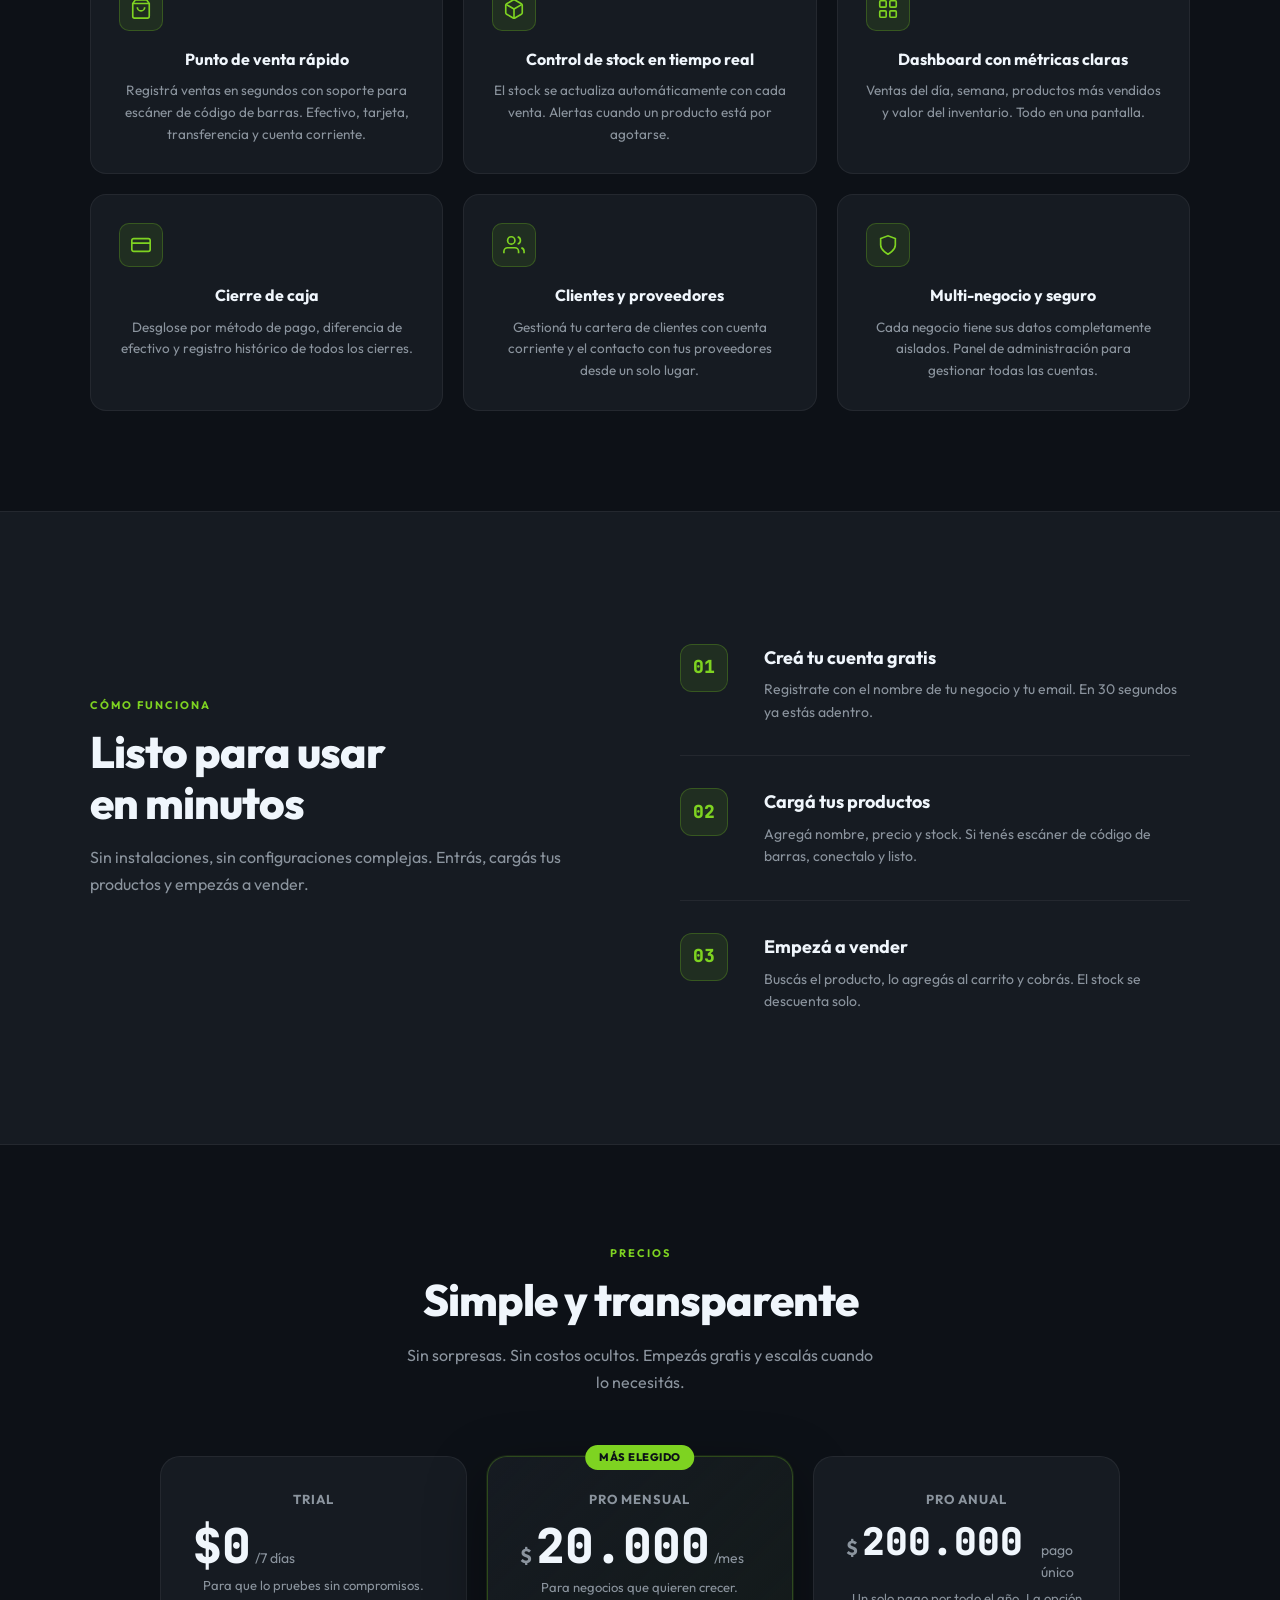
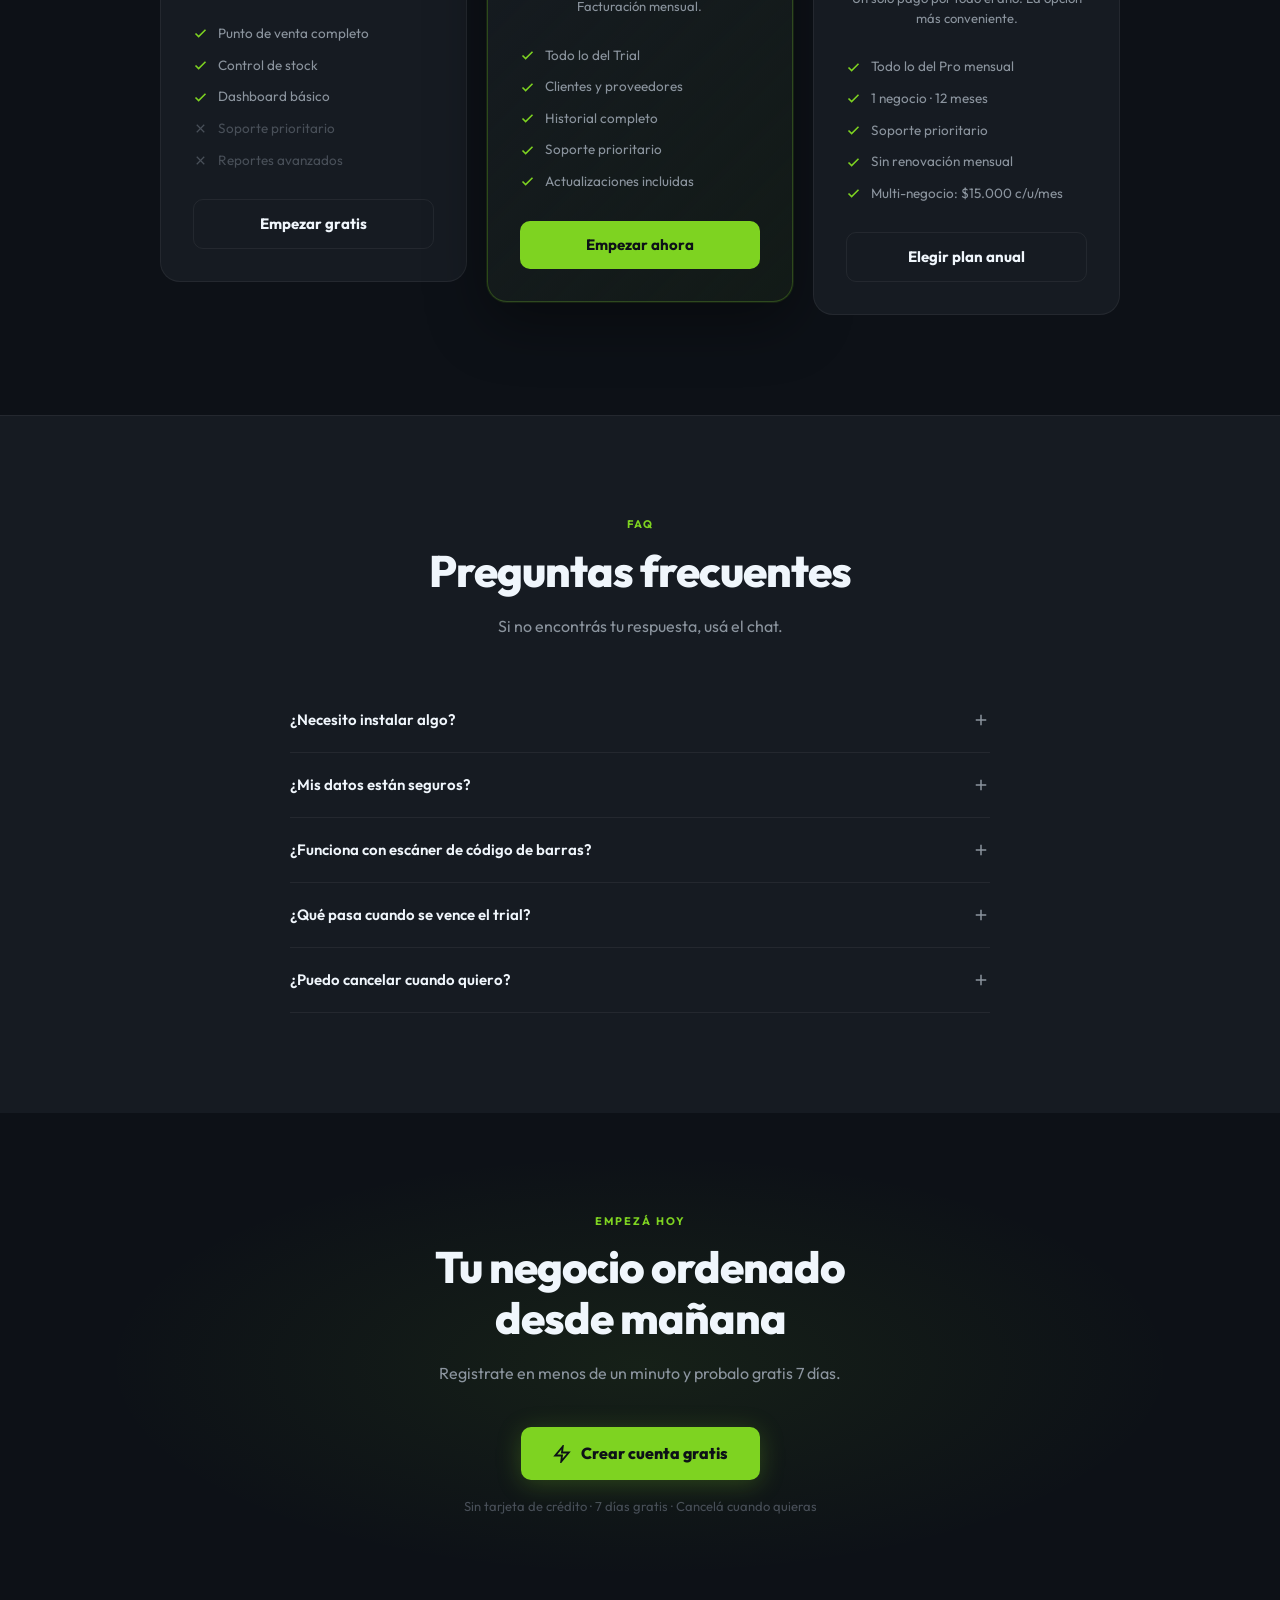
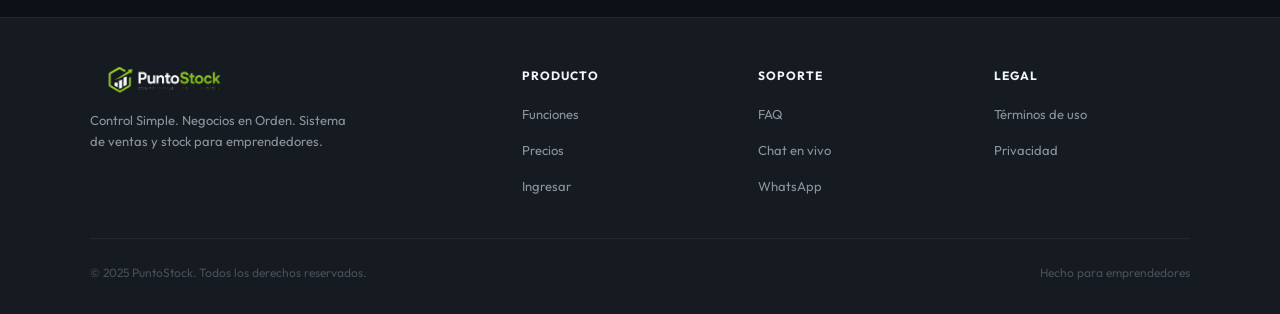
==== commit 2f678aae: "Add files via upload" ====
--- a/index.html
+++ b/index.html
@@ -6,6 +6,7 @@
   <title>PuntoStock — Control Simple. Negocios en Orden.</title>
   <meta name="description" content="Sistema de gestión de stock y ventas para emprendedores. Controlá tu negocio desde cualquier lugar.">
   <link rel="icon" type="image/png" href="/favicon.png">
+  <link rel="preconnect" href="https://fonts.googleapis.com">
   <link href="https://fonts.googleapis.com/css2?family=Outfit:wght@300;400;500;600;700;800;900&family=JetBrains+Mono:wght@400;500&display=swap" rel="stylesheet">
   <style>
     *, *::before, *::after { box-sizing: border-box; margin: 0; padding: 0; }
